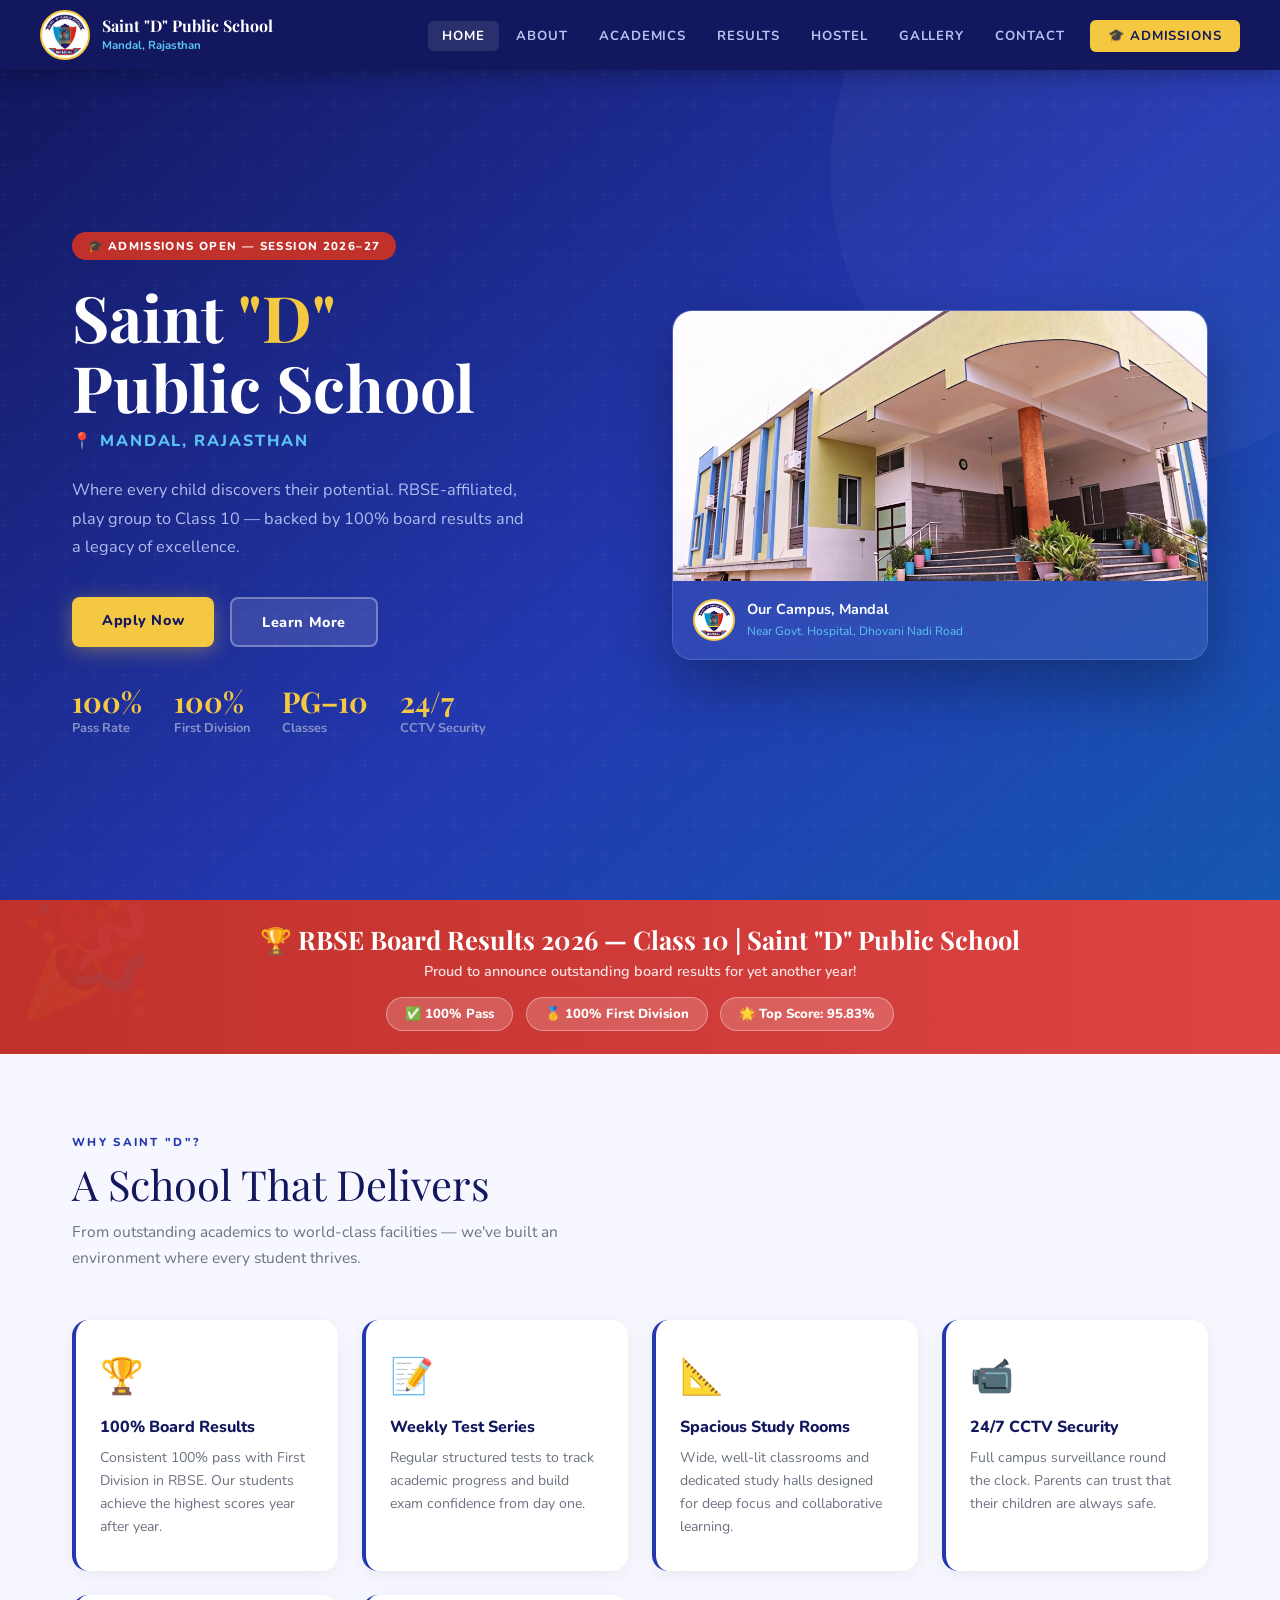
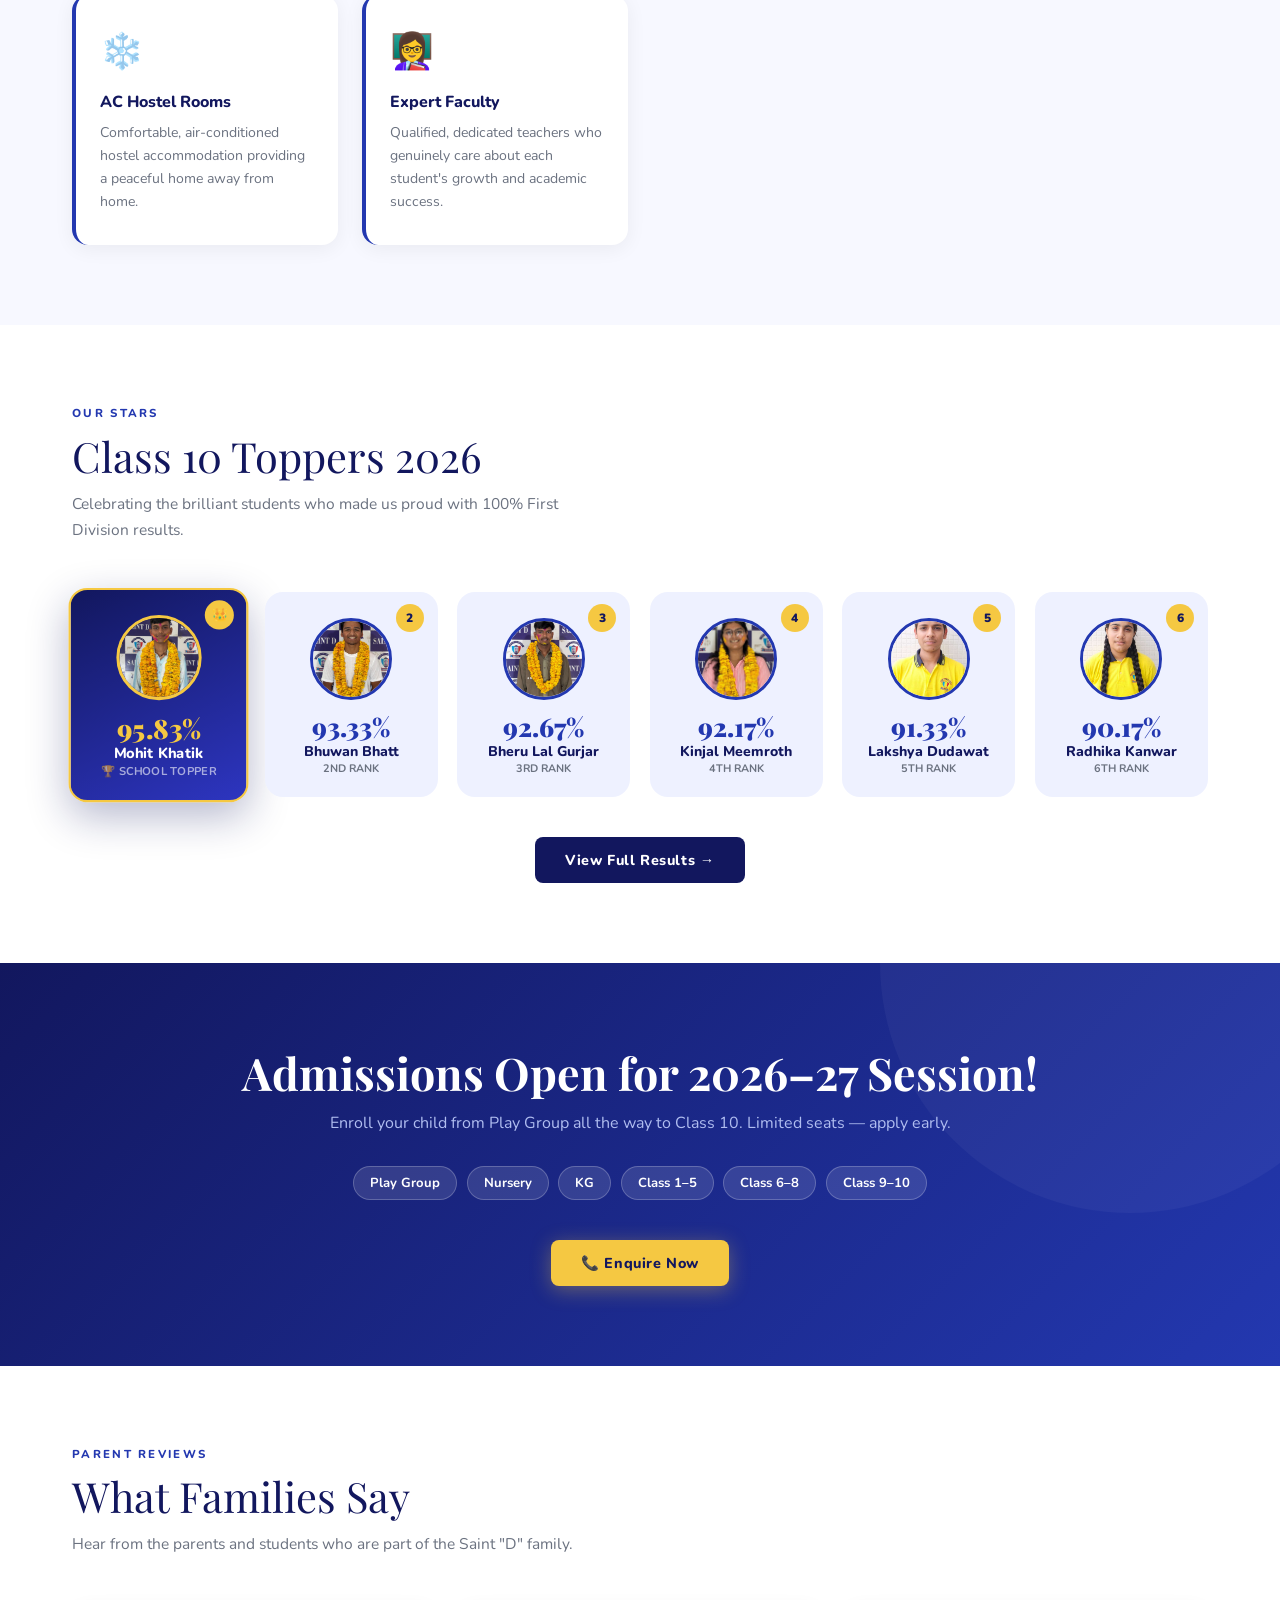
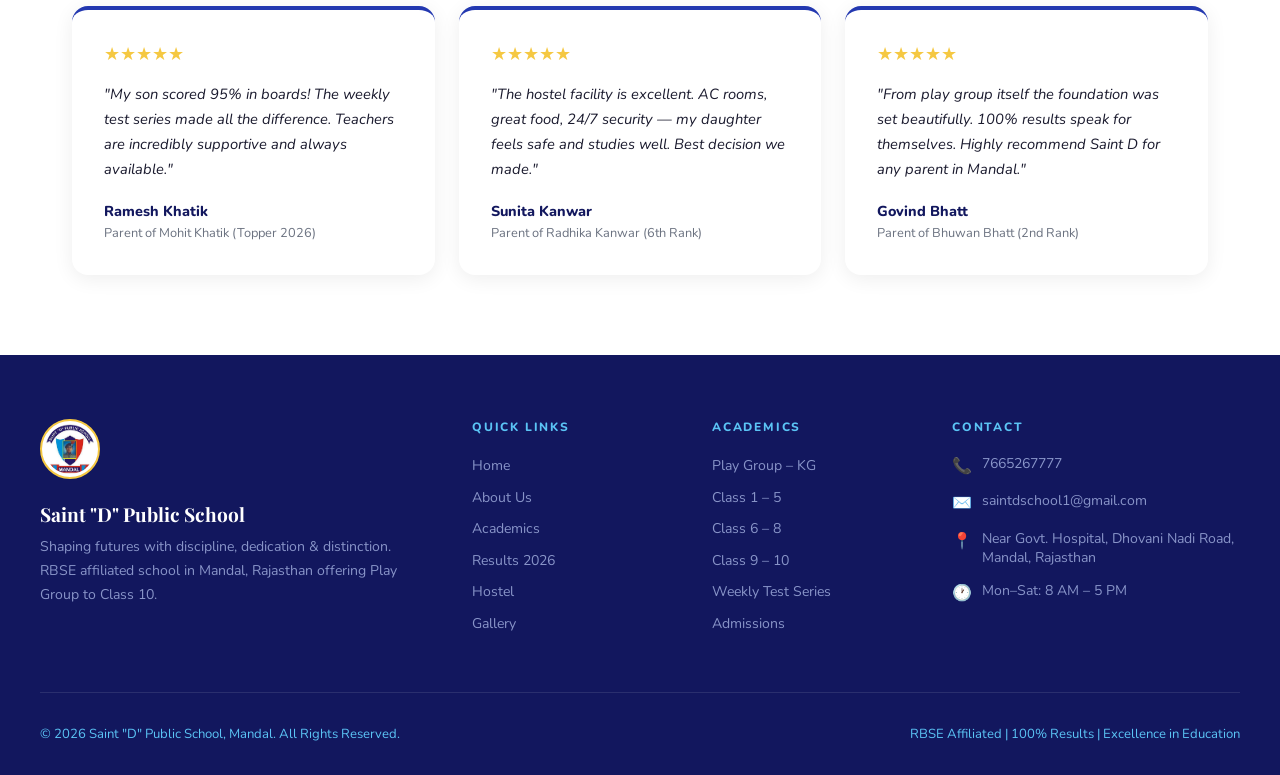
==== index.html @ ff4d73f5 "Update index.html" ====
<!DOCTYPE html>
<html lang="en">
<head>
<meta charset="UTF-8">
<meta name="viewport" content="width=device-width, initial-scale=1.0">
<title>Saint "D" Public School — Mandal</title>
<link rel="stylesheet" href="style.css">
<style>
/* ── HOME PAGE SPECIFIC ── */

/* HERO */
.hero {
  background: linear-gradient(140deg, var(--navy) 0%, var(--royal) 55%, #1557b0 100%);
  min-height: calc(100vh - 70px);
  display: flex;
  align-items: center;
  position: relative;
  overflow: hidden;
}
.hero::before {
  content: '';
  position: absolute; inset: 0;
  background: url("data:image/svg+xml,%3Csvg width='60' height='60' viewBox='0 0 60 60' xmlns='http://www.w3.org/2000/svg'%3E%3Cg fill='%23ffffff' fill-opacity='0.025'%3E%3Cpath d='M36 34v-4h-2v4h-4v2h4v4h2v-4h4v-2h-4zm0-30V0h-2v4h-4v2h4v4h2V6h4V4h-4zM6 34v-4H4v4H0v2h4v4h2v-4h4v-2H6zM6 4V0H4v4H0v2h4v4h2V6h4V4H6z'/%3E%3C/g%3E%3C/svg%3E");
}
.hero::after {
  content: '';
  position: absolute;
  width: 600px; height: 600px;
  border-radius: 50%;
  background: rgba(255,255,255,0.03);
  top: -200px; right: -150px;
}
.hero-inner {
  position: relative; z-index: 2;
  max-width: 1200px;
  margin: 0 auto;
  padding: 4rem 2rem;
  display: grid;
  grid-template-columns: 1fr 1fr;
  gap: 4rem;
  align-items: center;
  width: 100%;
}
.hero-badge {
  display: inline-block;
  background: var(--red);
  color: white;
  font-size: 0.72rem;
  font-weight: 800;
  letter-spacing: 0.12em;
  text-transform: uppercase;
  padding: 6px 16px;
  border-radius: 20px;
  margin-bottom: 1.4rem;
  animation: pulse 2.5s infinite;
}
.hero h1 {
  font-family: 'Playfair Display', serif;
  font-size: clamp(2.4rem, 5.5vw, 4rem);
  color: var(--white);
  line-height: 1.08;
  margin-bottom: 0.6rem;
}
.hero h1 em { color: var(--gold); font-style: normal; }
.hero-location {
  color: var(--sky);
  font-size: 1rem;
  font-weight: 800;
  letter-spacing: 0.12em;
  text-transform: uppercase;
  margin-bottom: 1.5rem;
}
.hero p {
  color: #b0bdf0;
  font-size: 1.02rem;
  line-height: 1.75;
  max-width: 460px;
  margin-bottom: 2.2rem;
}
.hero-btns { display: flex; gap: 1rem; flex-wrap: wrap; }
.hero-stats {
  display: flex;
  gap: 2rem;
  margin-top: 2.5rem;
  flex-wrap: wrap;
}
.hero-stat strong {
  display: block;
  font-family: 'Playfair Display', serif;
  font-size: 1.8rem;
  color: var(--gold);
  line-height: 1;
}
.hero-stat span { color: #8894c8; font-size: 0.8rem; font-weight: 700; }

/* Building card */
.building-card {
  background: rgba(255,255,255,0.07);
  border: 1px solid rgba(255,255,255,0.14);
  border-radius: 20px;
  overflow: hidden;
  backdrop-filter: blur(10px);
  box-shadow: 0 24px 60px rgba(0,0,0,0.3);
  animation: fadeUp 0.8s 0.2s ease both;
}
.building-card img {
  width: 100%;
  height: 270px;
  object-fit: cover;
  display: block;
}
.building-card-foot {
  padding: 18px 20px;
  display: flex;
  align-items: center;
  gap: 12px;
}
.building-card-foot img {
  width: 42px; height: 42px;
  border-radius: 50%;
  object-fit: contain;
  background: white;
  border: 2px solid var(--gold);
  padding: 2px;
}
.building-card-foot div strong { color: white; display: block; font-size: 0.9rem; }
.building-card-foot div span { color: var(--sky); font-size: 0.75rem; }

/* RESULT STRIP */
.result-strip {
  background: linear-gradient(90deg, var(--red), #d44);
  padding: 1.4rem 2rem;
  text-align: center;
  position: relative;
  overflow: hidden;
}
.result-strip::before {
  content: '🎉';
  position: absolute;
  font-size: 7rem;
  opacity: 0.06;
  top: -1rem; left: 1rem;
}
.result-strip h2 {
  font-family: 'Playfair Display', serif;
  color: white;
  font-size: clamp(1.1rem, 2.5vw, 1.6rem);
  margin-bottom: 0.3rem;
}
.result-strip p { color: rgba(255,255,255,0.85); font-size: 0.9rem; font-weight: 600; }
.result-strip-badges {
  display: flex;
  justify-content: center;
  gap: 0.8rem;
  margin-top: 1rem;
  flex-wrap: wrap;
}
.rs-badge {
  background: rgba(255,255,255,0.18);
  border: 1px solid rgba(255,255,255,0.35);
  color: white;
  padding: 7px 18px;
  border-radius: 30px;
  font-size: 0.82rem;
  font-weight: 800;
}

/* WHY CHOOSE US */
.why-grid {
  display: grid;
  grid-template-columns: repeat(auto-fill, minmax(230px, 1fr));
  gap: 1.5rem;
}
.why-card {
  background: white;
  border-radius: 16px;
  padding: 2rem 1.5rem;
  border-left: 4px solid var(--royal);
  box-shadow: 0 4px 20px rgba(0,0,0,0.06);
  transition: transform 0.25s, box-shadow 0.25s;
}
.why-card:hover { transform: translateY(-5px); box-shadow: 0 14px 35px rgba(45,53,192,0.13); }
.why-icon { font-size: 2.2rem; margin-bottom: 1rem; }
.why-card h3 { font-weight: 800; color: var(--navy); margin-bottom: 0.5rem; font-size: 1rem; }
.why-card p { color: var(--gray); font-size: 0.88rem; line-height: 1.65; }

/* TOPPERS PREVIEW */
.toppers-row {
  display: grid;
  grid-template-columns: repeat(auto-fill, minmax(170px, 1fr));
  gap: 1.2rem;
}
.tc {
  background: var(--light);
  border-radius: 18px;
  padding: 1.5rem 1rem 1.2rem;
  text-align: center;
  border: 2px solid transparent;
  transition: all 0.25s;
  position: relative;
}
.tc.gold {
  background: linear-gradient(155deg, var(--navy), #2d35c0);
  border-color: var(--gold);
  transform: scale(1.04);
  box-shadow: 0 14px 40px rgba(18,23,94,0.3);
}
.tc:not(.gold):hover { border-color: var(--royal); transform: translateY(-5px); box-shadow: 0 12px 28px rgba(45,53,192,0.13); }
.tc-rank {
  position: absolute; top: 10px; right: 12px;
  width: 28px; height: 28px;
  background: var(--gold); color: var(--navy);
  border-radius: 50%; font-weight: 900; font-size: 0.75rem;
  display: flex; align-items: center; justify-content: center;
}
.tc-photo-wrap {
  width: 82px; height: 82px;
  margin: 0 auto 0.9rem;
}
.tc-photo {
  width: 82px; height: 82px;
  border-radius: 50%;
  object-fit: cover;
  border: 3px solid var(--royal);
  background: #dde3ff;
  display: block;
}
.tc.gold .tc-photo { border-color: var(--gold); }
.tc-pct {
  font-size: 1.6rem; font-weight: 900;
  font-family: 'Playfair Display', serif;
  color: var(--royal); line-height: 1;
  margin-bottom: 0.15rem;
}
.tc.gold .tc-pct { color: var(--gold); }
.tc-name { font-weight: 800; font-size: 0.88rem; color: var(--navy); }
.tc.gold .tc-name { color: white; }
.tc-lbl { font-size: 0.68rem; color: var(--gray); font-weight: 700; text-transform: uppercase; }
.tc.gold .tc-lbl { color: rgba(255,255,255,0.6); }

/* ADMISSION CTA */
.cta-band {
  background: linear-gradient(135deg, var(--navy), var(--royal));
  padding: 5rem 2rem;
  text-align: center;
  position: relative;
  overflow: hidden;
}
.cta-band::before {
  content: '';
  position: absolute;
  width: 500px; height: 500px;
  border-radius: 50%;
  background: rgba(255,255,255,0.04);
  top: -250px; right: -100px;
}
.cta-band h2 {
  font-family: 'Playfair Display', serif;
  color: white;
  font-size: clamp(1.8rem,4vw,2.8rem);
  margin-bottom: 0.6rem;
  position: relative;
}
.cta-band p { color: #b0bdf0; font-size: 1rem; margin-bottom: 2rem; position: relative; }
.classes-pills {
  display: flex; justify-content: center; gap: 0.6rem; flex-wrap: wrap; margin-bottom: 2.5rem; position: relative;
}
.pill {
  background: rgba(255,255,255,0.12);
  border: 1px solid rgba(255,255,255,0.22);
  color: white; padding: 7px 16px;
  border-radius: 30px; font-size: 0.82rem; font-weight: 700;
}

/* TESTIMONIALS */
.testi-grid {
  display: grid;
  grid-template-columns: repeat(auto-fill, minmax(280px,1fr));
  gap: 1.5rem;
}
.testi-card {
  background: white;
  border-radius: 16px;
  padding: 2rem;
  box-shadow: 0 4px 20px rgba(0,0,0,0.07);
  border-top: 4px solid var(--royal);
  transition: transform 0.2s;
}
.testi-card:hover { transform: translateY(-4px); }
.testi-stars { color: var(--gold); font-size: 1.1rem; margin-bottom: 1rem; }
.testi-text { color: var(--text); font-size: 0.92rem; line-height: 1.7; margin-bottom: 1.2rem; font-style: italic; }
.testi-author strong { display: block; font-weight: 800; color: var(--navy); font-size: 0.9rem; }
.testi-author span { color: var(--gray); font-size: 0.8rem; }

@media (max-width: 768px) {
  .hero-inner { grid-template-columns: 1fr; gap: 2rem; }
  .building-card { max-width: 400px; margin: 0 auto; }
  .hero-stats { gap: 1.2rem; }
}
</style>
</head>
<body>

<div id="navbar"></div>

<!-- HERO -->
<section class="hero">
  <div class="hero-inner">
    <div class="anim-up">
      <div class="hero-badge">🎓 Admissions Open — Session 2026–27</div>
      <h1>Saint <em>"D"</em><br>Public School</h1>
      <div class="hero-location">📍 Mandal, Rajasthan</div>
      <p>Where every child discovers their potential. RBSE-affiliated, play group to Class 10 — backed by 100% board results and a legacy of excellence.</p>
      <div class="hero-btns">
        <a href="contact.html" class="btn btn-gold">Apply Now</a>
        <a href="about.html" class="btn btn-white" style="background:rgba(255,255,255,0.12);color:white;border:2px solid rgba(255,255,255,0.3);">Learn More</a>
      </div>
      <div class="hero-stats">
        <div class="hero-stat"><strong>100%</strong><span>Pass Rate</span></div>
        <div class="hero-stat"><strong>100%</strong><span>First Division</span></div>
        <div class="hero-stat"><strong>PG–10</strong><span>Classes</span></div>
        <div class="hero-stat"><strong>24/7</strong><span>CCTV Security</span></div>
      </div>
    </div>
    <div>
      <div class="building-card">
        <img src="assets/building.jpg" alt="School Campus" onerror="this.style.background='linear-gradient(135deg,#12175e,#2338b0)';this.style.height='270px';this.removeAttribute('src')">
        <div class="building-card-foot">
          <img src="assets/logo.jpg" alt="Logo" onerror="this.style.display='none'">
          <div>
            <strong>Our Campus, Mandal</strong>
            <span>Near Govt. Hospital, Dhovani Nadi Road</span>
          </div>
        </div>
      </div>
    </div>
  </div>
</section>

<!-- RESULT STRIP -->
<div class="result-strip">
  <h2>🏆 RBSE Board Results 2026 — Class 10 | Saint "D" Public School</h2>
  <p>Proud to announce outstanding board results for yet another year!</p>
  <div class="result-strip-badges">
    <div class="rs-badge">✅ 100% Pass</div>
    <div class="rs-badge">🥇 100% First Division</div>
    <div class="rs-badge">🌟 Top Score: 95.83%</div>
  </div>
</div>

<!-- WHY CHOOSE US -->
<div class="bg-light">
  <div class="section">
    <div class="section-label">Why Saint "D"?</div>
    <div class="section-title">A School That Delivers</div>
    <div class="section-subtitle">From outstanding academics to world-class facilities — we've built an environment where every student thrives.</div>
    <div class="why-grid">
      <div class="why-card"><div class="why-icon">🏆</div><h3>100% Board Results</h3><p>Consistent 100% pass with First Division in RBSE. Our students achieve the highest scores year after year.</p></div>
      <div class="why-card"><div class="why-icon">📝</div><h3>Weekly Test Series</h3><p>Regular structured tests to track academic progress and build exam confidence from day one.</p></div>
      <div class="why-card"><div class="why-icon">📐</div><h3>Spacious Study Rooms</h3><p>Wide, well-lit classrooms and dedicated study halls designed for deep focus and collaborative learning.</p></div>
      <div class="why-card"><div class="why-icon">📹</div><h3>24/7 CCTV Security</h3><p>Full campus surveillance round the clock. Parents can trust that their children are always safe.</p></div>
      <div class="why-card"><div class="why-icon">❄️</div><h3>AC Hostel Rooms</h3><p>Comfortable, air-conditioned hostel accommodation providing a peaceful home away from home.</p></div>
      <div class="why-card"><div class="why-icon">👩‍🏫</div><h3>Expert Faculty</h3><p>Qualified, dedicated teachers who genuinely care about each student's growth and academic success.</p></div>
    </div>
  </div>
</div>

<!-- TOPPERS -->
<div class="section">
  <div class="section-label">Our Stars</div>
  <div class="section-title">Class 10 Toppers 2026</div>
  <div class="section-subtitle">Celebrating the brilliant students who made us proud with 100% First Division results.</div>
  <div class="toppers-row">
    <div class="tc gold">
      <div class="tc-rank">👑</div>
      <div class="tc-photo-wrap"><img class="tc-photo" alt="Mohit Khatik" src="assets/topper1.jpg"></div>
      <div class="tc-pct">95.83%</div><div class="tc-name">Mohit Khatik</div><div class="tc-lbl">🏆 School Topper</div>
    </div>
    <div class="tc">
      <div class="tc-rank">2</div>
      <div class="tc-photo-wrap"><img class="tc-photo" alt="Bhuwan Bhatt" src="assets/topper2.jpg"></div>
      <div class="tc-pct">93.33%</div><div class="tc-name">Bhuwan Bhatt</div><div class="tc-lbl">2nd Rank</div>
    </div>
    <div class="tc">
      <div class="tc-rank">3</div>
      <div class="tc-photo-wrap"><img class="tc-photo" alt="Bheru Lal Gurjar" src="assets/topper3.jpg"></div>
      <div class="tc-pct">92.67%</div><div class="tc-name">Bheru Lal Gurjar</div><div class="tc-lbl">3rd Rank</div>
    </div>
    <div class="tc">
      <div class="tc-rank">4</div>
      <div class="tc-photo-wrap"><img class="tc-photo" alt="Kinjal Meemroth" src="assets/topper4.jpg"></div>
      <div class="tc-pct">92.17%</div><div class="tc-name">Kinjal Meemroth</div><div class="tc-lbl">4th Rank</div>
    </div>
    <div class="tc">
      <div class="tc-rank">5</div>
      <div class="tc-photo-wrap"><img class="tc-photo" alt="Lakshya Dudawat" src="assets/topper5.jpg"></div>
      <div class="tc-pct">91.33%</div><div class="tc-name">Lakshya Dudawat</div><div class="tc-lbl">5th Rank</div>
    </div>
    <div class="tc">
      <div class="tc-rank">6</div>
      <div class="tc-photo-wrap"><img class="tc-photo" alt="Radhika Kanwar" src="assets/topper6.jpg"></div>
      <div class="tc-pct">90.17%</div><div class="tc-name">Radhika Kanwar</div><div class="tc-lbl">6th Rank</div>
    </div>
  </div>
  <div style="text-align:center;margin-top:2.5rem;">
    <a href="results.html" class="btn btn-navy">View Full Results →</a>
  </div>
</div>

<!-- ADMISSION CTA -->
<div class="cta-band">
  <h2>Admissions Open for 2026–27 Session!</h2>
  <p>Enroll your child from Play Group all the way to Class 10. Limited seats — apply early.</p>
  <div class="classes-pills">
    <div class="pill">Play Group</div><div class="pill">Nursery</div><div class="pill">KG</div>
    <div class="pill">Class 1–5</div><div class="pill">Class 6–8</div><div class="pill">Class 9–10</div>
  </div>
  <a href="contact.html" class="btn btn-gold">📞 Enquire Now</a>
</div>

<!-- TESTIMONIALS -->
<div class="section">
  <div class="section-label">Parent Reviews</div>
  <div class="section-title">What Families Say</div>
  <div class="section-subtitle">Hear from the parents and students who are part of the Saint "D" family.</div>
  <div class="testi-grid">
    <div class="testi-card">
      <div class="testi-stars">★★★★★</div>
      <p class="testi-text">"My son scored 95% in boards! The weekly test series made all the difference. Teachers are incredibly supportive and always available."</p>
      <div class="testi-author"><strong>Ramesh Khatik</strong><span>Parent of Mohit Khatik (Topper 2026)</span></div>
    </div>
    <div class="testi-card">
      <div class="testi-stars">★★★★★</div>
      <p class="testi-text">"The hostel facility is excellent. AC rooms, great food, 24/7 security — my daughter feels safe and studies well. Best decision we made."</p>
      <div class="testi-author"><strong>Sunita Kanwar</strong><span>Parent of Radhika Kanwar (6th Rank)</span></div>
    </div>
    <div class="testi-card">
      <div class="testi-stars">★★★★★</div>
      <p class="testi-text">"From play group itself the foundation was set beautifully. 100% results speak for themselves. Highly recommend Saint D for any parent in Mandal."</p>
      <div class="testi-author"><strong>Govind Bhatt</strong><span>Parent of Bhuwan Bhatt (2nd Rank)</span></div>
    </div>
  </div>
</div>

<div id="footer"></div>

<script src="shared.js"></script>
<script>
document.addEventListener('DOMContentLoaded', () => {});
</script>
</body>
</html>
---- style.css ----
/* ═══════════════════════════════════════════
   Saint "D" Public School — Global Stylesheet
   ═══════════════════════════════════════════ */

@import url('https://fonts.googleapis.com/css2?family=Playfair+Display:ital,wght@0,700;0,900;1,700&family=Nunito:wght@400;600;700;800;900&display=swap');

:root {
  --navy:   #12175e;
  --royal:  #2338b0;
  --mid:    #3a55d4;
  --sky:    #5bc4f5;
  --red:    #c0312b;
  --gold:   #f5c842;
  --white:  #ffffff;
  --light:  #eef1ff;
  --pale:   #f7f8ff;
  --text:   #1a1a2e;
  --gray:   #6b7280;
  --border: #dde3ff;
}

*, *::before, *::after { margin: 0; padding: 0; box-sizing: border-box; }

html { scroll-behavior: smooth; }

body {
  font-family: 'Nunito', sans-serif;
  background: var(--white);
  color: var(--text);
  overflow-x: hidden;
  min-height: 100vh;
}

/* ── SCROLLBAR ── */
::-webkit-scrollbar { width: 6px; }
::-webkit-scrollbar-track { background: var(--light); }
::-webkit-scrollbar-thumb { background: var(--royal); border-radius: 3px; }

/* ── NAVBAR ── */
nav {
  background: var(--navy);
  padding: 0 2.5rem;
  display: flex;
  align-items: center;
  justify-content: space-between;
  position: sticky;
  top: 0;
  z-index: 200;
  box-shadow: 0 2px 24px rgba(0,0,0,0.35);
  height: 70px;
}
.nav-logo {
  display: flex;
  align-items: center;
  gap: 12px;
  text-decoration: none;
}
.nav-logo img {
  height: 50px; width: 50px;
  object-fit: contain;
  border-radius: 50%;
  border: 2px solid var(--gold);
  background: white;
  padding: 2px;
}
.nav-logo-text { line-height: 1.2; }
.nav-logo-text strong {
  display: block;
  font-family: 'Playfair Display', serif;
  color: var(--white);
  font-size: 1rem;
}
.nav-logo-text small { color: var(--sky); font-size: 0.72rem; font-weight: 700; }

.nav-links {
  display: flex;
  gap: 0.2rem;
  list-style: none;
  align-items: center;
}
.nav-links a {
  color: #b8c2f0;
  text-decoration: none;
  font-weight: 700;
  font-size: 0.82rem;
  letter-spacing: 0.07em;
  text-transform: uppercase;
  padding: 6px 14px;
  border-radius: 6px;
  transition: color 0.2s, background 0.2s;
}
.nav-links a:hover,
.nav-links a.active {
  color: var(--white);
  background: rgba(255,255,255,0.1);
}
.nav-links a.nav-cta {
  background: var(--gold);
  color: var(--navy);
  padding: 7px 18px;
  margin-left: 0.5rem;
}
.nav-links a.nav-cta:hover { background: #f9d84a; }

/* hamburger */
.hamburger {
  display: none;
  flex-direction: column;
  gap: 5px;
  cursor: pointer;
  padding: 6px;
}
.hamburger span {
  display: block;
  width: 24px; height: 2px;
  background: white;
  border-radius: 2px;
  transition: all 0.3s;
}
.mobile-menu {
  display: none;
  position: fixed;
  top: 70px; left: 0; right: 0;
  background: var(--navy);
  padding: 1rem 2rem 2rem;
  z-index: 199;
  border-top: 1px solid rgba(255,255,255,0.1);
  flex-direction: column;
  gap: 0.5rem;
}
.mobile-menu a {
  color: #b8c2f0;
  text-decoration: none;
  font-weight: 700;
  font-size: 1rem;
  padding: 10px 0;
  border-bottom: 1px solid rgba(255,255,255,0.07);
  display: block;
}
.mobile-menu.open { display: flex; }

/* ── PAGE HERO (shared) ── */
.page-hero {
  background: linear-gradient(135deg, var(--navy) 0%, var(--royal) 60%, #1565c0 100%);
  padding: 5rem 2rem 4rem;
  text-align: center;
  position: relative;
  overflow: hidden;
}
.page-hero::before {
  content: '';
  position: absolute;
  inset: 0;
  background: url("data:image/svg+xml,%3Csvg width='60' height='60' viewBox='0 0 60 60' xmlns='http://www.w3.org/2000/svg'%3E%3Cg fill='%23ffffff' fill-opacity='0.025'%3E%3Cpath d='M36 34v-4h-2v4h-4v2h4v4h2v-4h4v-2h-4zm0-30V0h-2v4h-4v2h4v4h2V6h4V4h-4zM6 34v-4H4v4H0v2h4v4h2v-4h4v-2H6zM6 4V0H4v4H0v2h4v4h2V6h4V4H6z'/%3E%3C/g%3E%3C/svg%3E");
}
.page-hero-label {
  display: inline-block;
  background: rgba(255,255,255,0.12);
  border: 1px solid rgba(255,255,255,0.25);
  color: var(--sky);
  font-size: 0.72rem;
  font-weight: 800;
  letter-spacing: 0.2em;
  text-transform: uppercase;
  padding: 6px 18px;
  border-radius: 20px;
  margin-bottom: 1.2rem;
}
.page-hero h1 {
  font-family: 'Playfair Display', serif;
  color: var(--white);
  font-size: clamp(2rem, 5vw, 3.5rem);
  margin-bottom: 0.7rem;
  position: relative;
}
.page-hero p {
  color: #b0bdf0;
  font-size: 1.05rem;
  max-width: 520px;
  margin: 0 auto;
  line-height: 1.7;
  position: relative;
}

/* ── SECTION SHARED ── */
.section {
  padding: 5rem 2rem;
  max-width: 1200px;
  margin: 0 auto;
}
.section-label {
  font-size: 0.72rem;
  font-weight: 800;
  letter-spacing: 0.2em;
  text-transform: uppercase;
  color: var(--royal);
  margin-bottom: 0.4rem;
}
.section-title {
  font-family: 'Playfair Display', serif;
  font-size: clamp(1.8rem, 4vw, 2.6rem);
  color: var(--navy);
  margin-bottom: 0.5rem;
}
.section-subtitle {
  color: var(--gray);
  font-size: 0.97rem;
  line-height: 1.7;
  max-width: 520px;
  margin-bottom: 3rem;
}
.bg-light { background: var(--pale); }
.bg-navy  { background: var(--navy); }

/* ── BUTTONS ── */
.btn {
  display: inline-block;
  padding: 13px 30px;
  border-radius: 8px;
  font-weight: 800;
  font-size: 0.9rem;
  text-decoration: none;
  letter-spacing: 0.04em;
  transition: transform 0.2s, box-shadow 0.2s, background 0.2s;
  cursor: pointer;
  border: none;
}
.btn-gold {
  background: var(--gold);
  color: var(--navy);
  box-shadow: 0 4px 20px rgba(245,200,66,0.35);
}
.btn-gold:hover { transform: translateY(-2px); box-shadow: 0 8px 28px rgba(245,200,66,0.5); }
.btn-navy {
  background: var(--navy);
  color: white;
}
.btn-navy:hover { background: var(--royal); transform: translateY(-2px); }
.btn-outline {
  background: transparent;
  color: var(--navy);
  border: 2px solid var(--navy);
}
.btn-outline:hover { background: var(--navy); color: white; }
.btn-white {
  background: white;
  color: var(--navy);
}
.btn-white:hover { background: var(--light); transform: translateY(-2px); }

/* ── FOOTER ── */
footer {
  background: var(--navy);
  color: white;
  padding: 4rem 2rem 2rem;
}
.footer-grid {
  max-width: 1200px;
  margin: 0 auto;
  display: grid;
  grid-template-columns: 2fr 1fr 1fr 1.5fr;
  gap: 3rem;
  padding-bottom: 3rem;
  border-bottom: 1px solid rgba(255,255,255,0.1);
}
.footer-brand { }
.footer-brand img {
  height: 60px; width: 60px;
  border-radius: 50%;
  border: 2px solid var(--gold);
  background: white;
  padding: 3px;
  margin-bottom: 1rem;
}
.footer-brand h3 {
  font-family: 'Playfair Display', serif;
  font-size: 1.2rem;
  margin-bottom: 0.5rem;
}
.footer-brand p { color: #8894c8; font-size: 0.88rem; line-height: 1.7; }
.footer-col h4 {
  font-size: 0.75rem;
  font-weight: 800;
  letter-spacing: 0.15em;
  text-transform: uppercase;
  color: var(--sky);
  margin-bottom: 1.2rem;
}
.footer-col ul { list-style: none; }
.footer-col ul li { margin-bottom: 0.6rem; }
.footer-col ul li a {
  color: #8894c8;
  text-decoration: none;
  font-size: 0.88rem;
  transition: color 0.2s;
}
.footer-col ul li a:hover { color: white; }
.footer-contact-item {
  display: flex;
  gap: 10px;
  align-items: flex-start;
  margin-bottom: 0.9rem;
  color: #8894c8;
  font-size: 0.88rem;
}
.footer-contact-item span:first-child { font-size: 1rem; margin-top: 1px; }
.footer-contact-item a { color: #8894c8; text-decoration: none; }
.footer-contact-item a:hover { color: white; }
.footer-bottom {
  max-width: 1200px;
  margin: 2rem auto 0;
  display: flex;
  justify-content: space-between;
  align-items: center;
  font-size: 0.82rem;
  color: #5a6490;
  flex-wrap: wrap;
  gap: 0.5rem;
}
.footer-bottom span { color: var(--sky); }

/* ── ANIMATIONS ── */
@keyframes fadeUp {
  from { opacity: 0; transform: translateY(28px); }
  to   { opacity: 1; transform: translateY(0); }
}
@keyframes fadeIn {
  from { opacity: 0; }
  to   { opacity: 1; }
}
@keyframes pulse {
  0%,100% { box-shadow: 0 0 0 0 rgba(192,57,43,0.4); }
  50%      { box-shadow: 0 0 0 10px rgba(192,57,43,0); }
}
.anim-up  { animation: fadeUp 0.7s ease both; }
.anim-up2 { animation: fadeUp 0.7s 0.15s ease both; }
.anim-up3 { animation: fadeUp 0.7s 0.3s ease both; }

/* ── RESPONSIVE ── */
@media (max-width: 900px) {
  .footer-grid { grid-template-columns: 1fr 1fr; }
}
@media (max-width: 640px) {
  .nav-links { display: none; }
  .hamburger { display: flex; }
  .footer-grid { grid-template-columns: 1fr; gap: 2rem; }
  .footer-bottom { flex-direction: column; text-align: center; }
}
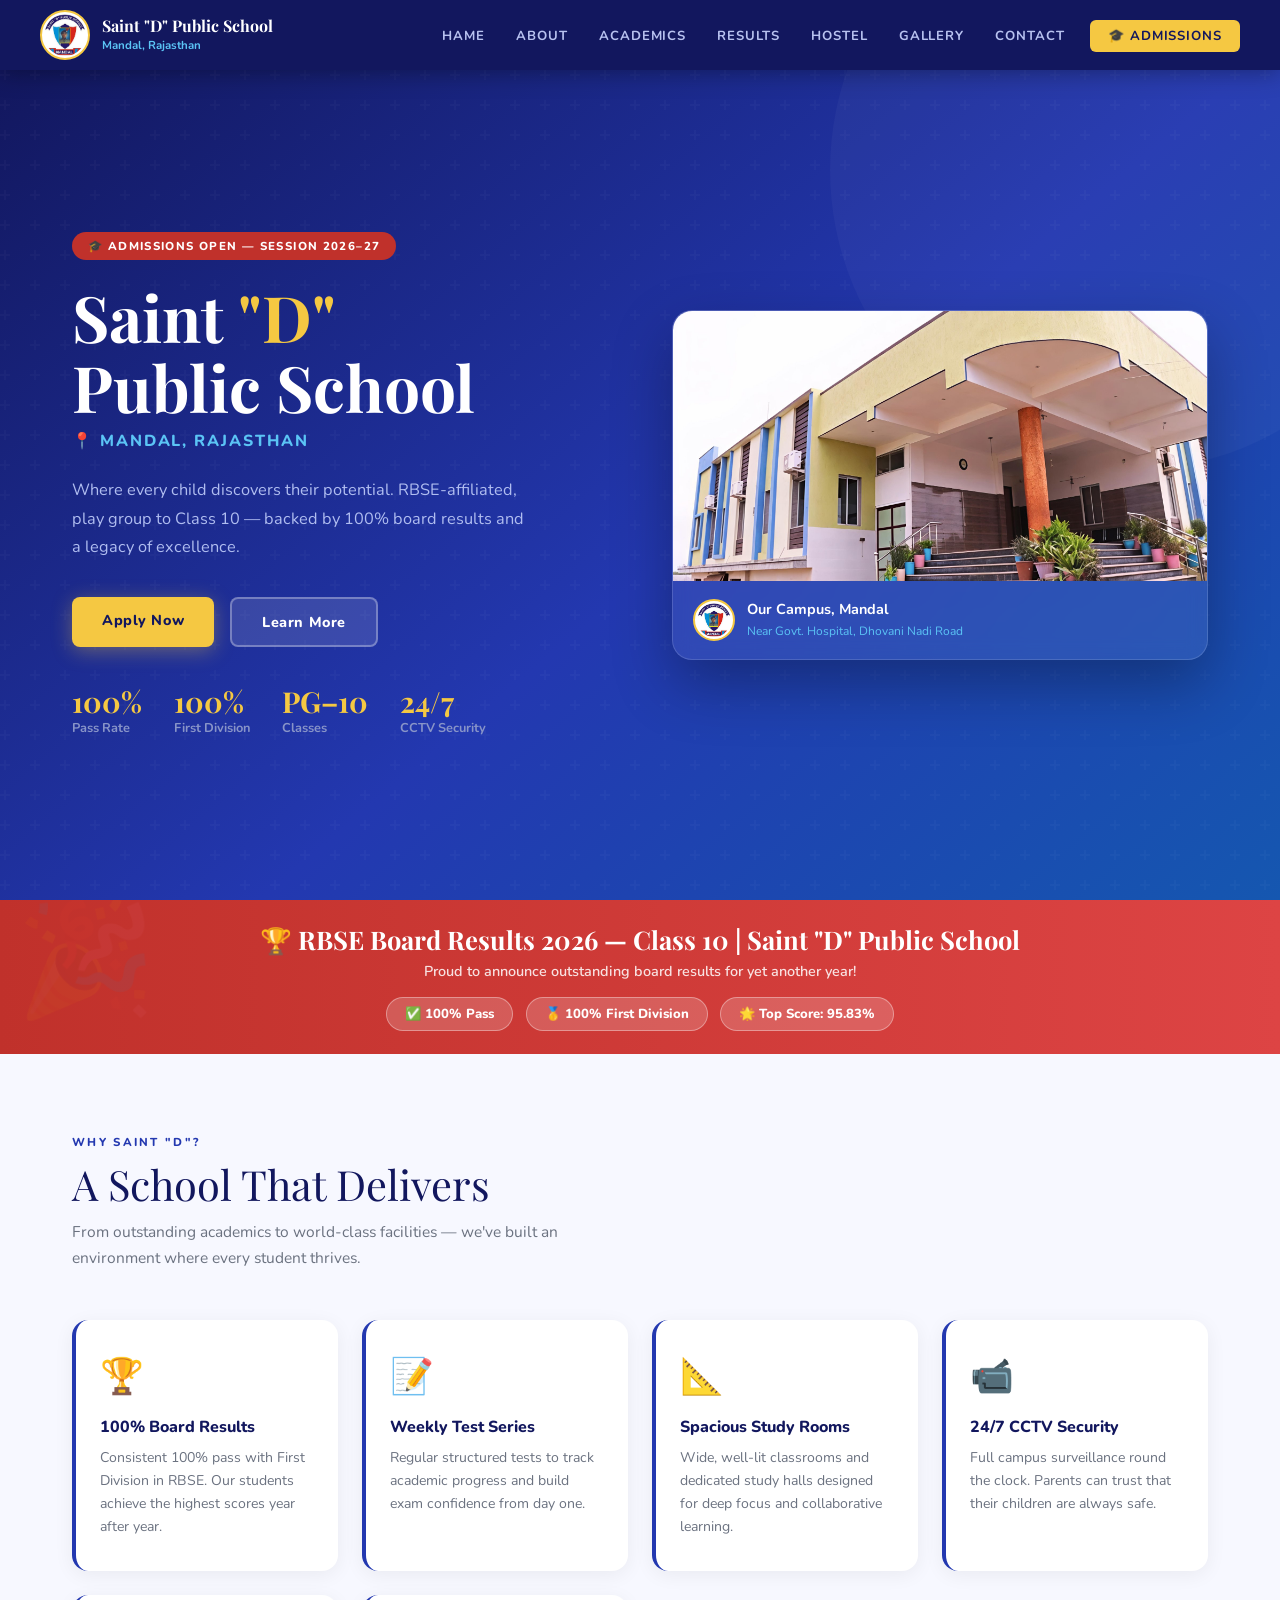
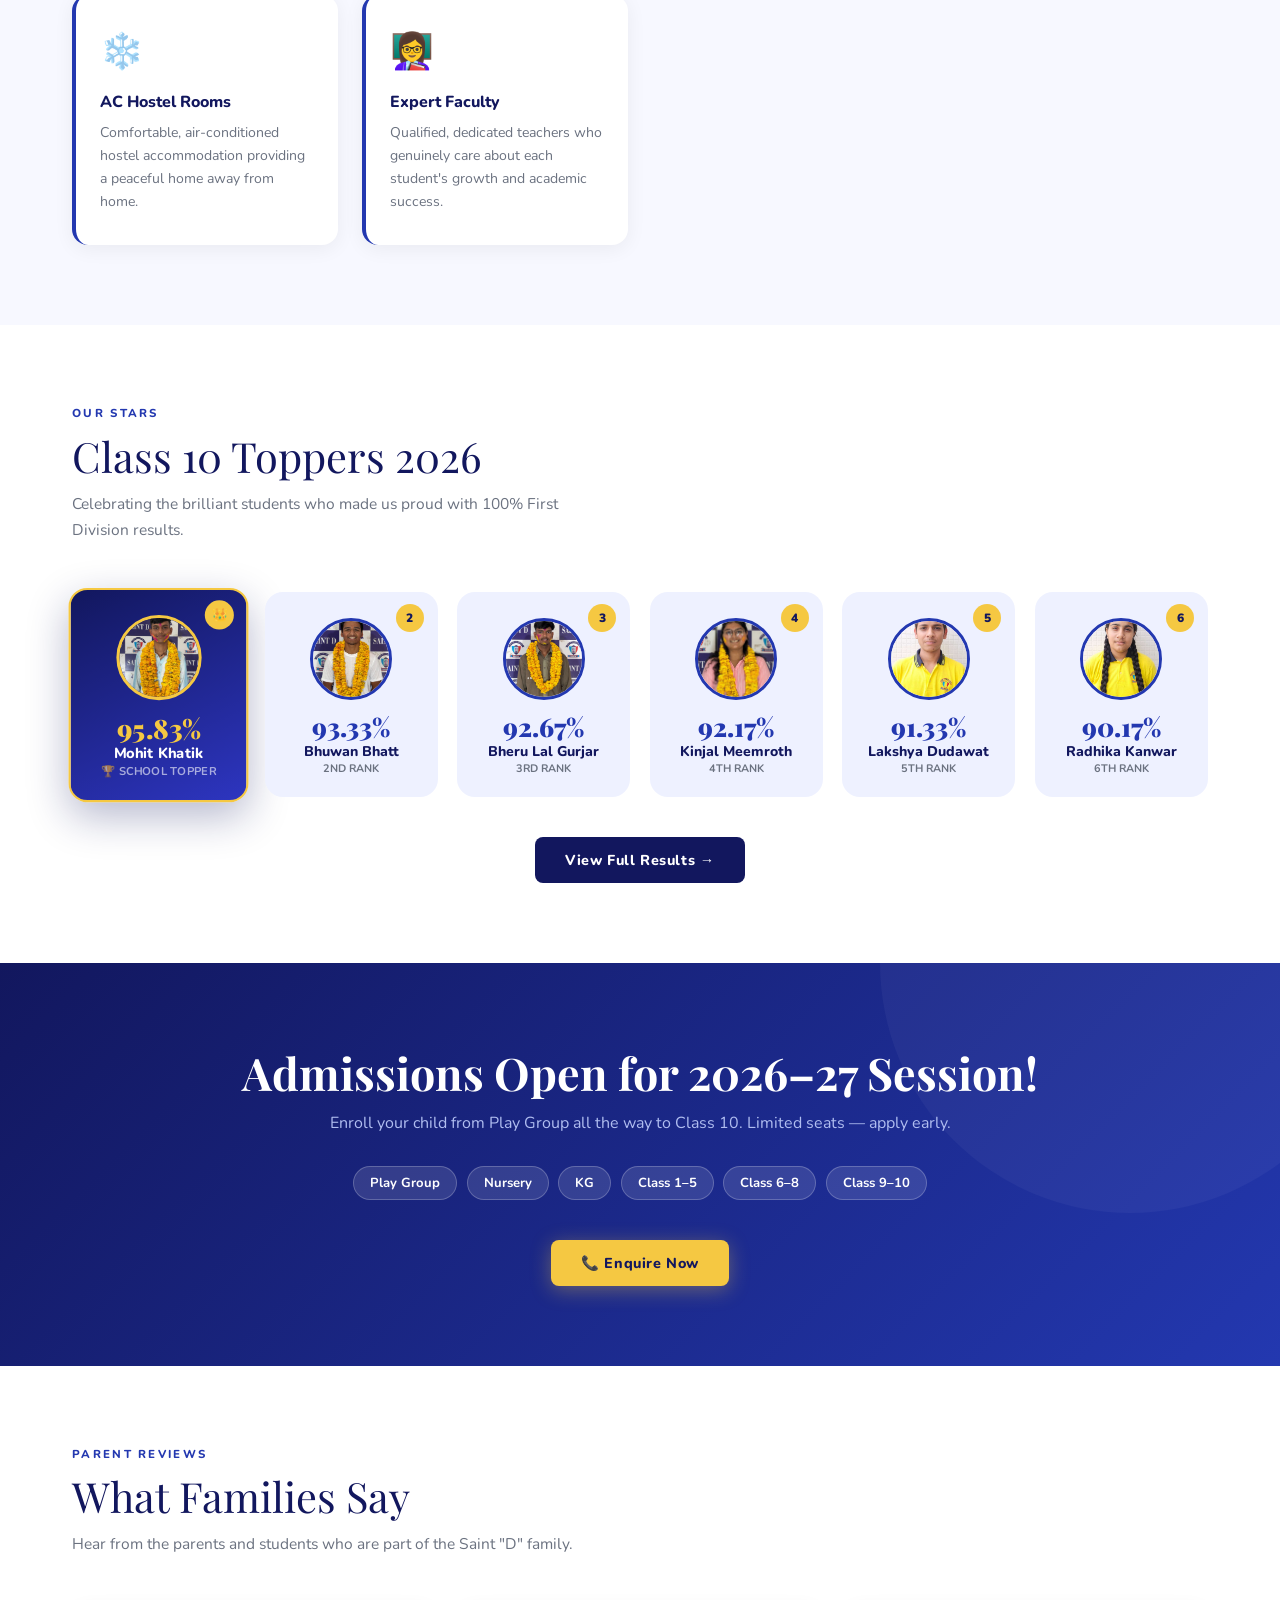
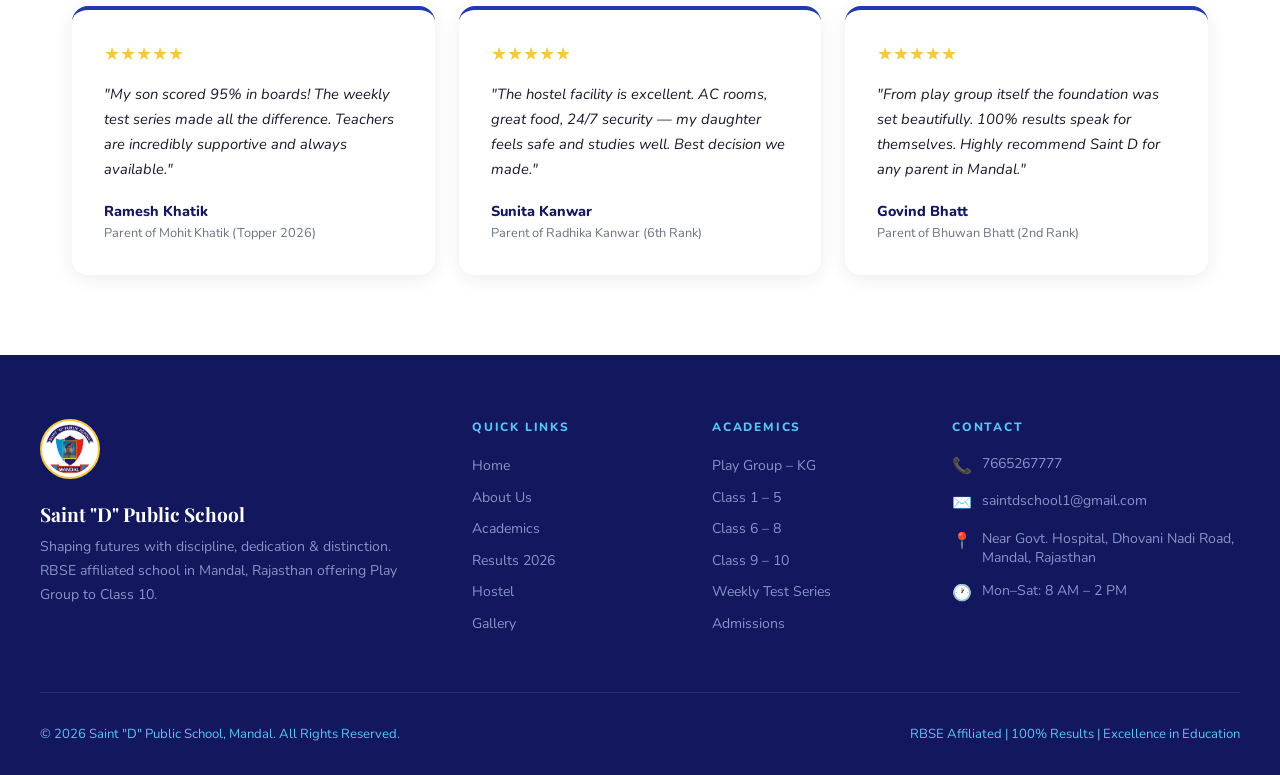
==== commit 51660c6a: "Update links to use relative paths" ====
--- a/index.html
+++ b/index.html
@@ -312,8 +312,8 @@
       <div class="hero-location">📍 Mandal, Rajasthan</div>
       <p>Where every child discovers their potential. RBSE-affiliated, play group to Class 10 — backed by 100% board results and a legacy of excellence.</p>
       <div class="hero-btns">
-        <a href="contact.html" class="btn btn-gold">Apply Now</a>
-        <a href="about.html" class="btn btn-white" style="background:rgba(255,255,255,0.12);color:white;border:2px solid rgba(255,255,255,0.3);">Learn More</a>
+        <a href="./contact" class="btn btn-gold">Apply Now</a>
+        <a href="./about" class="btn btn-white" style="background:rgba(255,255,255,0.12);color:white;border:2px solid rgba(255,255,255,0.3);">Learn More</a>
       </div>
       <div class="hero-stats">
         <div class="hero-stat"><strong>100%</strong><span>Pass Rate</span></div>
@@ -403,7 +403,7 @@
     </div>
   </div>
   <div style="text-align:center;margin-top:2.5rem;">
-    <a href="results.html" class="btn btn-navy">View Full Results →</a>
+    <a href="./results" class="btn btn-navy">View Full Results →</a>
   </div>
 </div>
 
@@ -415,7 +415,7 @@
     <div class="pill">Play Group</div><div class="pill">Nursery</div><div class="pill">KG</div>
     <div class="pill">Class 1–5</div><div class="pill">Class 6–8</div><div class="pill">Class 9–10</div>
   </div>
-  <a href="contact.html" class="btn btn-gold">📞 Enquire Now</a>
+  <a href="./contact" class="btn btn-gold">📞 Enquire Now</a>
 </div>
 
 <!-- TESTIMONIALS -->
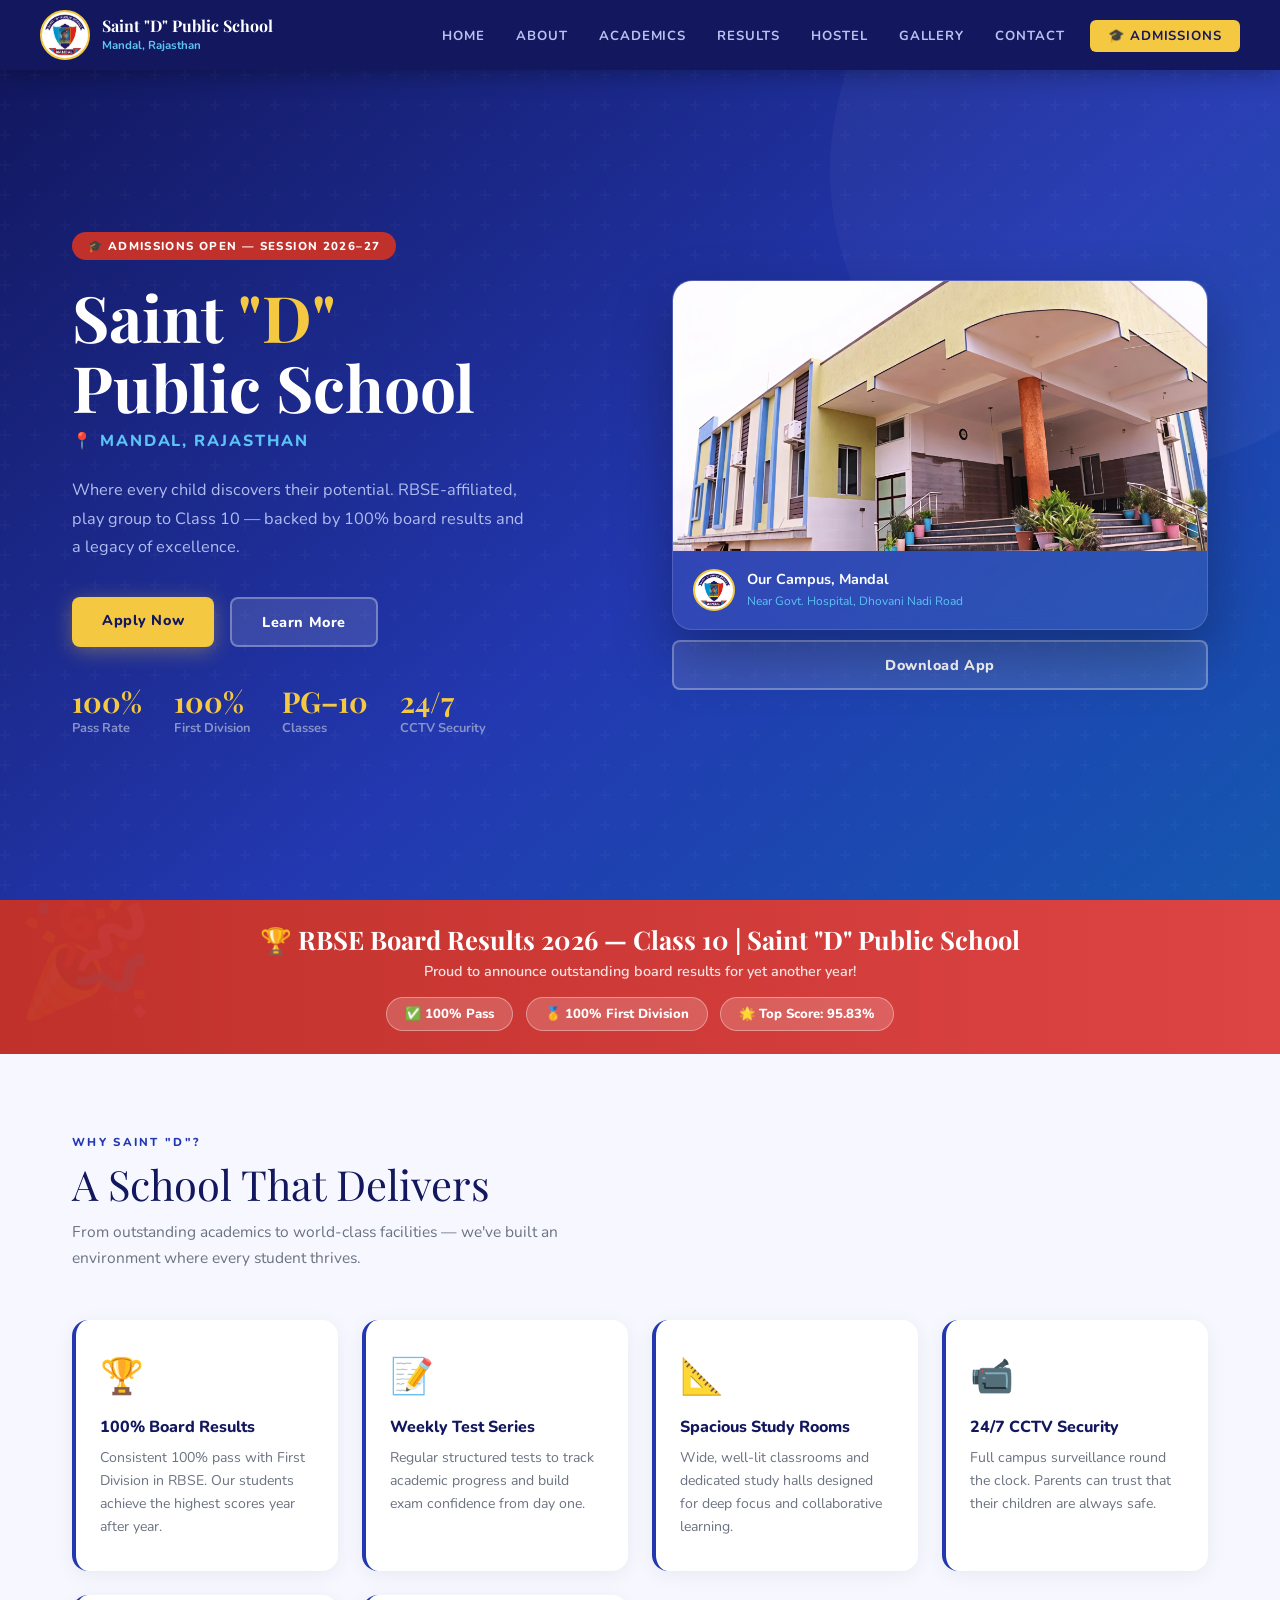
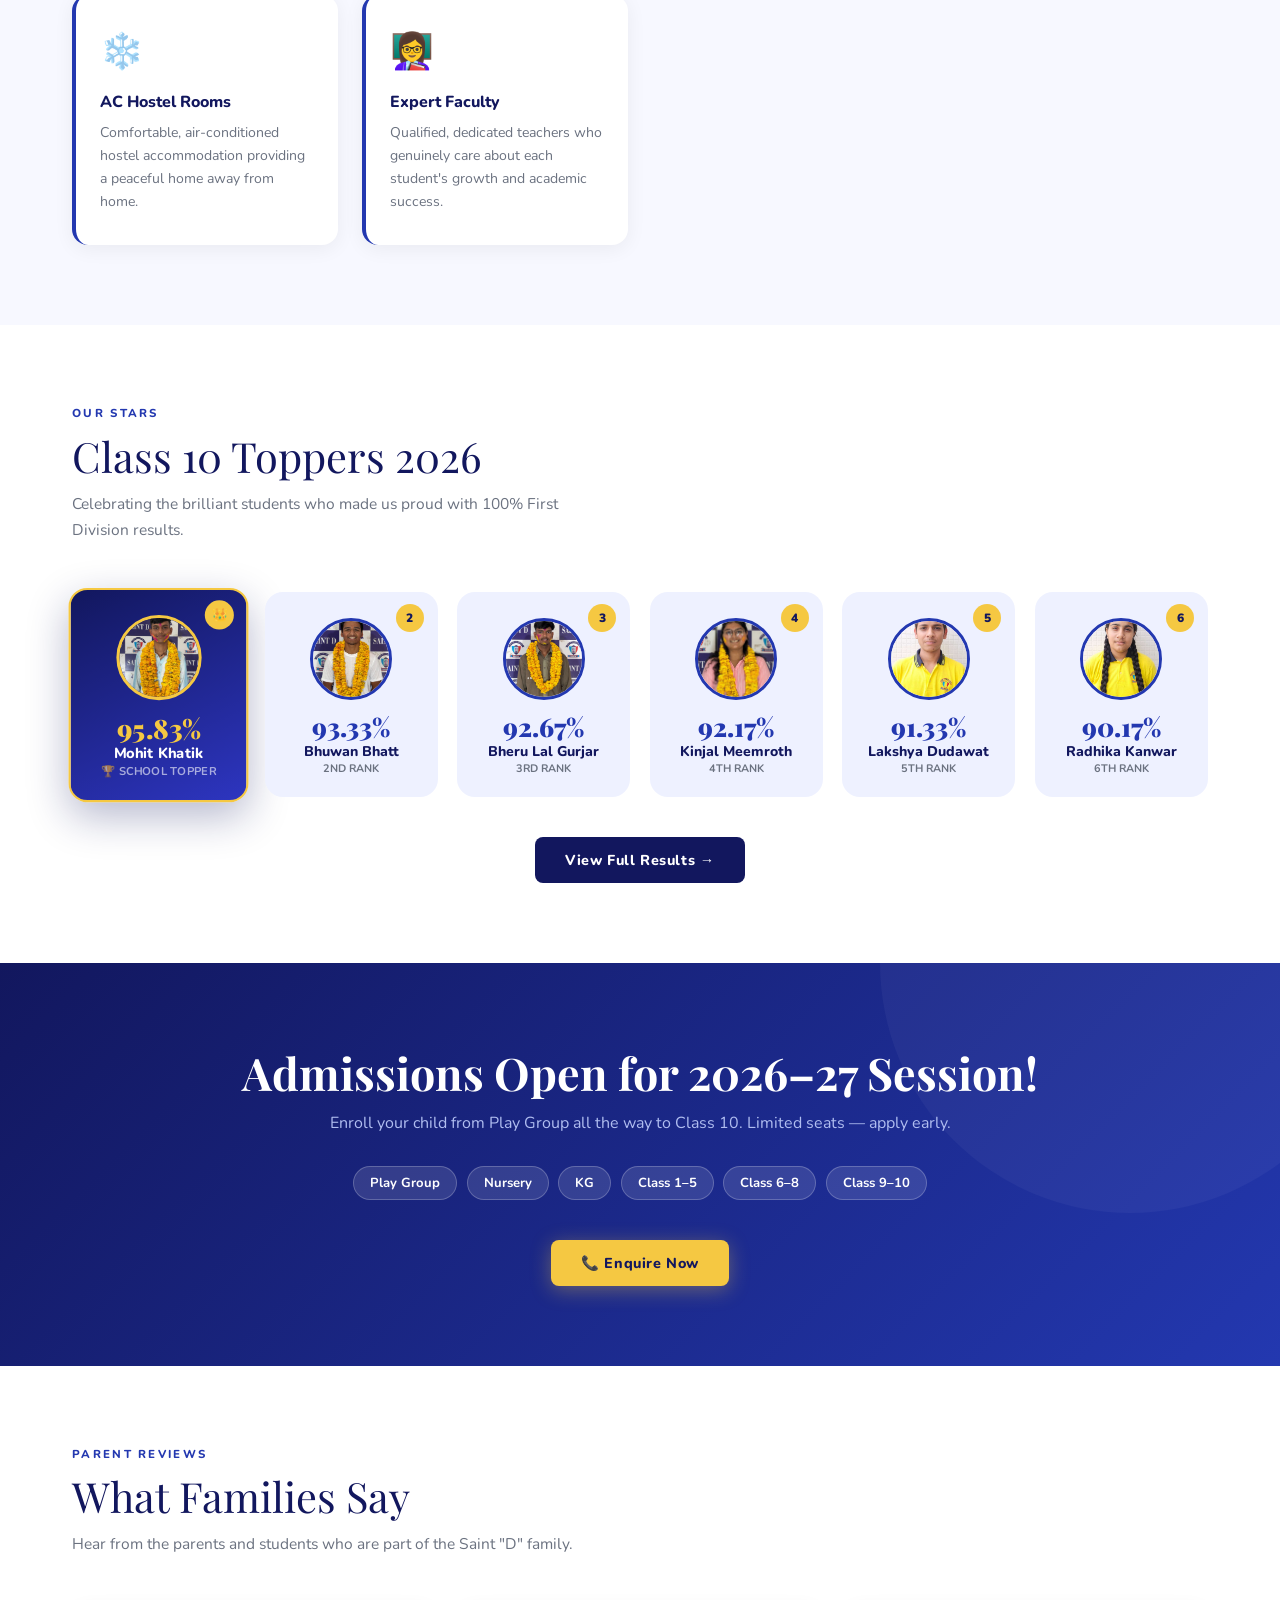
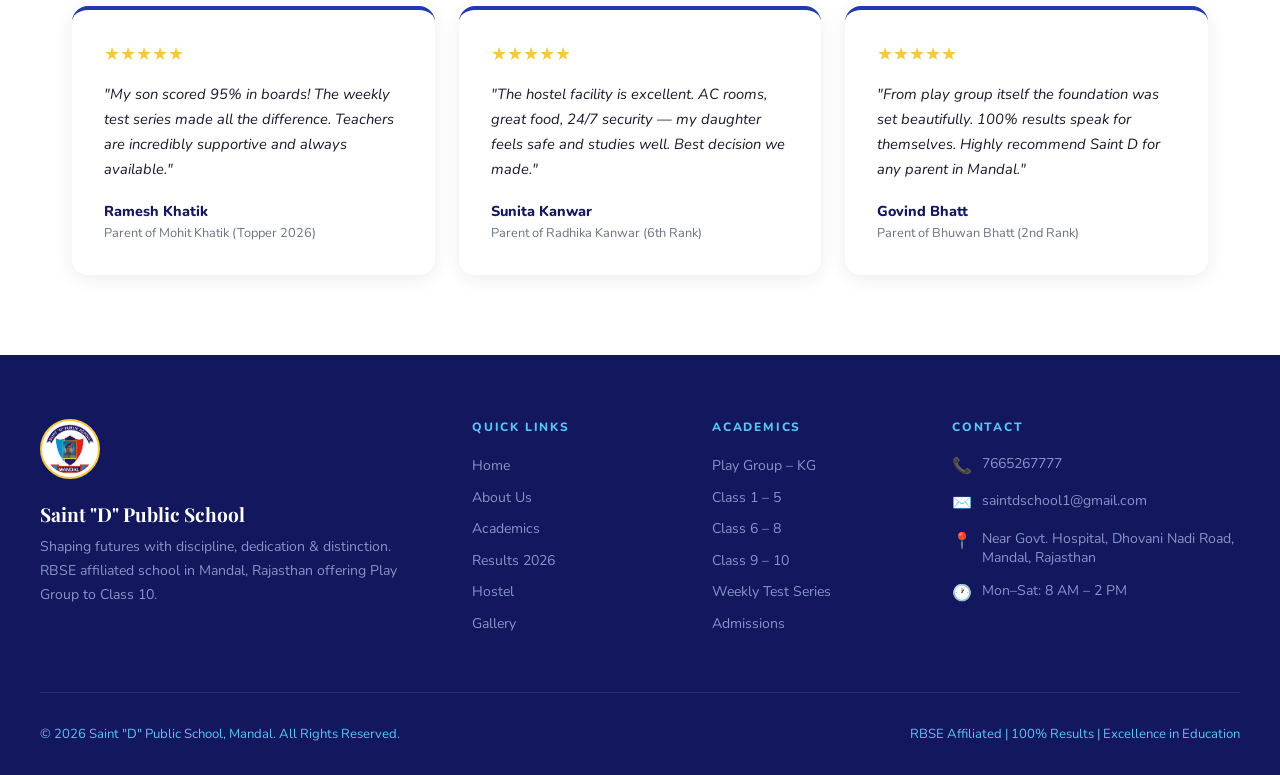
==== commit 7438baf2: "Update index.html" ====
--- a/index.html
+++ b/index.html
@@ -333,6 +333,7 @@
           </div>
         </div>
       </div>
+      <div><a href="https://play.google.com/store/apps/details?id=com.mysolution.saintd&hl=en_IN" target="_blank" class="btn btn-white" style="margin-top: 10px; background:rgba(255,255,255,0.12);color:white;border:2px solid rgba(255,255,255,0.3);display: flex;flex-direction: column;align-items: center;">Download App</a></div>
     </div>
   </div>
 </section>
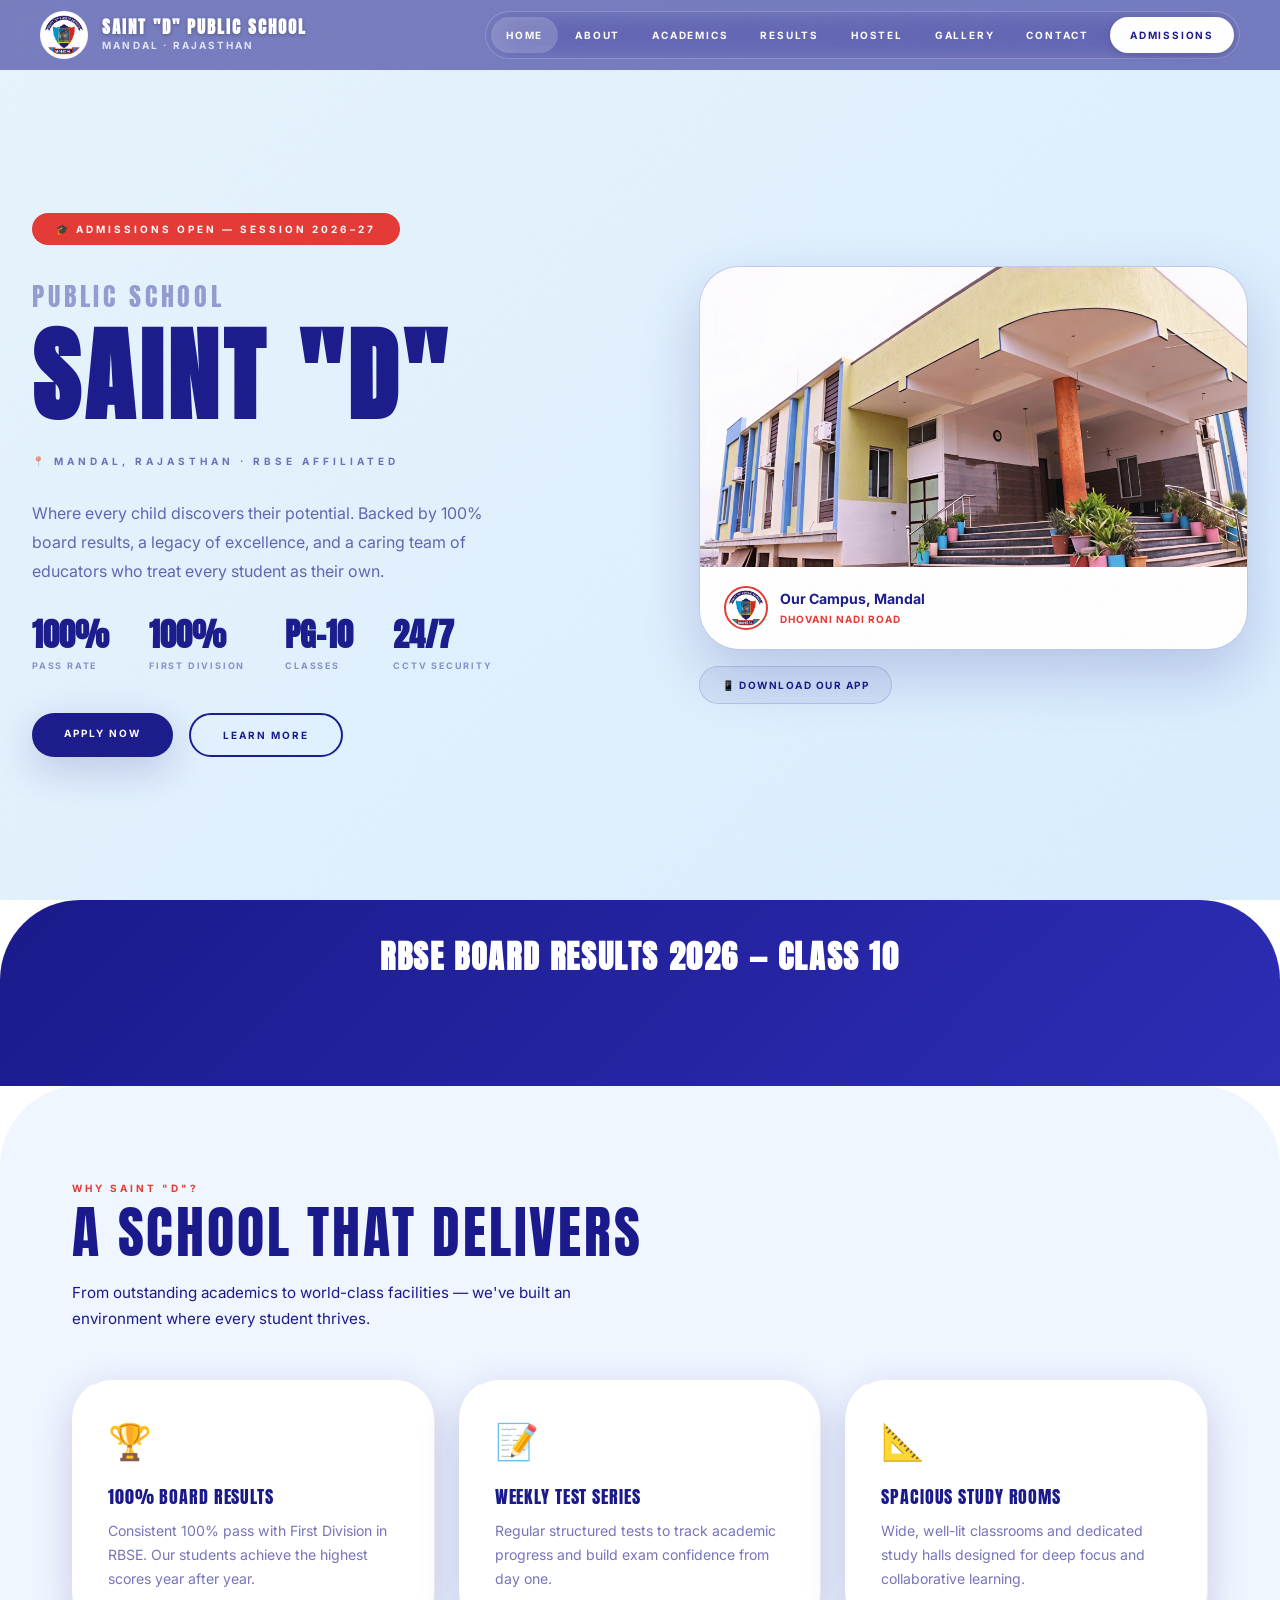
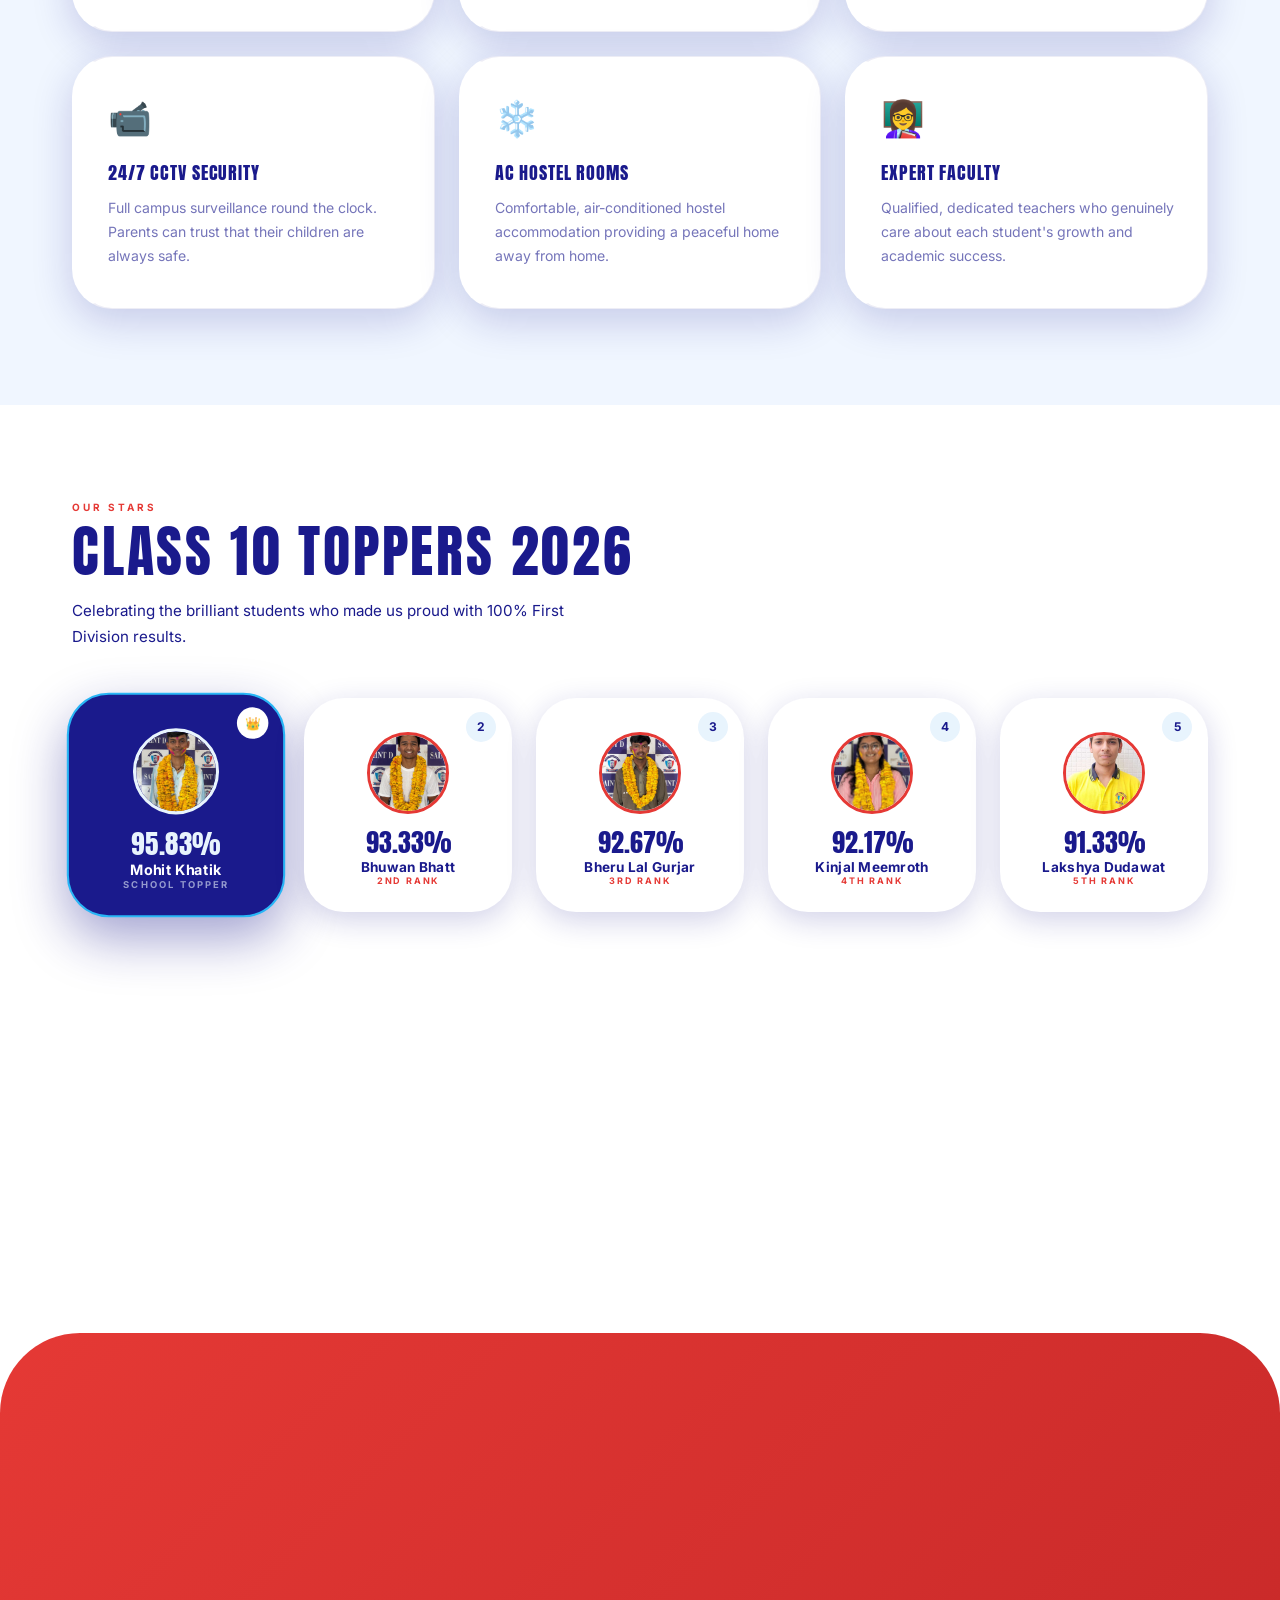
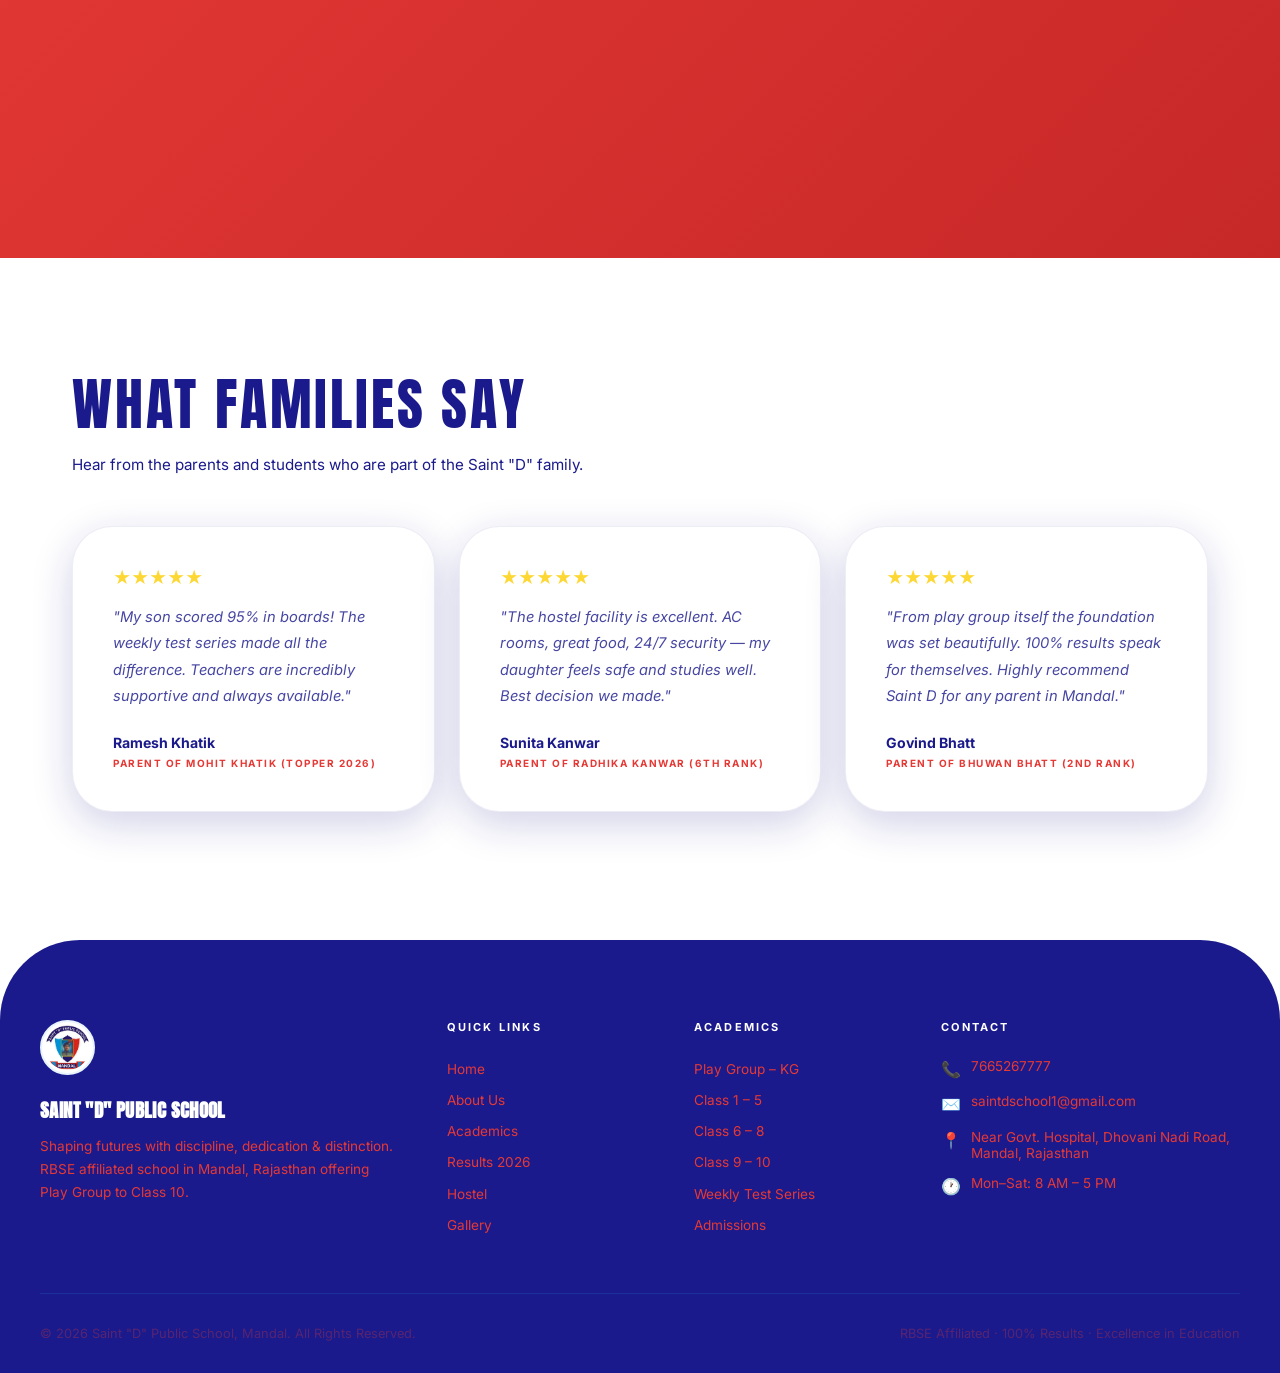
==== commit 4d01cf1f: "Add files via upload" ====
--- a/index.html
+++ b/index.html
@@ -4,298 +4,385 @@
 <meta charset="UTF-8">
 <meta name="viewport" content="width=device-width, initial-scale=1.0">
 <title>Saint "D" Public School — Mandal</title>
+<meta name="description" content="Saint D Public School, Mandal, Rajasthan — RBSE affiliated school with 100% board results. Play Group to Class 10. AC Hostel, Weekly Tests, Expert Faculty.">
 <link rel="stylesheet" href="style.css">
 <style>
 /* ── HOME PAGE SPECIFIC ── */
 
 /* HERO */
 .hero {
-  background: linear-gradient(140deg, var(--navy) 0%, var(--royal) 55%, #1557b0 100%);
-  min-height: calc(100vh - 70px);
+  background: linear-gradient(135deg, var(--sage) 0%, #daeeff 100%);
+  min-height: 100vh;
   display: flex;
   align-items: center;
   position: relative;
   overflow: hidden;
-}
-.hero::before {
-  content: '';
-  position: absolute; inset: 0;
-  background: url("data:image/svg+xml,%3Csvg width='60' height='60' viewBox='0 0 60 60' xmlns='http://www.w3.org/2000/svg'%3E%3Cg fill='%23ffffff' fill-opacity='0.025'%3E%3Cpath d='M36 34v-4h-2v4h-4v2h4v4h2v-4h4v-2h-4zm0-30V0h-2v4h-4v2h4v4h2V6h4V4h-4zM6 34v-4H4v4H0v2h4v4h2v-4h4v-2H6zM6 4V0H4v4H0v2h4v4h2V6h4V4H6z'/%3E%3C/g%3E%3C/svg%3E");
-}
-.hero::after {
-  content: '';
-  position: absolute;
-  width: 600px; height: 600px;
-  border-radius: 50%;
-  background: rgba(255,255,255,0.03);
-  top: -200px; right: -150px;
+  padding-top: 70px;
 }
 .hero-inner {
   position: relative; z-index: 2;
-  max-width: 1200px;
+  max-width: 1300px;
   margin: 0 auto;
   padding: 4rem 2rem;
+  width: 100%;
   display: grid;
-  grid-template-columns: 1fr 1fr;
+  grid-template-columns: 1.1fr 1fr;
   gap: 4rem;
   align-items: center;
-  width: 100%;
 }
 .hero-badge {
   display: inline-block;
-  background: var(--red);
-  color: white;
-  font-size: 0.72rem;
-  font-weight: 800;
-  letter-spacing: 0.12em;
-  text-transform: uppercase;
-  padding: 6px 16px;
-  border-radius: 20px;
-  margin-bottom: 1.4rem;
+  background: var(--moss);
+  color: var(--cream);
+  font-size: 10px;
+  font-weight: 700;
+  letter-spacing: 0.3em;
+  text-transform: uppercase;
+  padding: 10px 24px;
+  border-radius: 50px;
+  margin-bottom: 2rem;
   animation: pulse 2.5s infinite;
 }
-.hero h1 {
-  font-family: 'Playfair Display', serif;
-  font-size: clamp(2.4rem, 5.5vw, 4rem);
-  color: var(--white);
-  line-height: 1.08;
-  margin-bottom: 0.6rem;
-}
-.hero h1 em { color: var(--gold); font-style: normal; }
+.hero-title {
+  font-family: 'Anton', sans-serif;
+  font-size: clamp(3.5rem, 8vw, 7rem);
+  color: var(--forest);
+  line-height: 1.05;
+  letter-spacing: 0.05em;
+  margin-bottom: 1.5rem;
+  text-transform: uppercase;
+  position: relative;
+}
+.hero-subtitle {
+  font-family: 'Anton', sans-serif;
+  font-size: clamp(1rem, 2vw, 1.6rem);
+  color: var(--forest);
+  opacity: 0.4;
+  text-transform: uppercase;
+  letter-spacing: 0.15em;
+  margin-bottom: 0.5rem;
+}
 .hero-location {
-  color: var(--sky);
+  color: var(--forest);
+  font-size: 10px;
+  font-weight: 700;
+  letter-spacing: 0.4em;
+  text-transform: uppercase;
+  margin-bottom: 2rem;
+  opacity: 0.6;
+}
+.hero-desc-text {
+  color: var(--forest);
   font-size: 1rem;
-  font-weight: 800;
-  letter-spacing: 0.12em;
-  text-transform: uppercase;
-  margin-bottom: 1.5rem;
-}
-.hero p {
-  color: #b0bdf0;
-  font-size: 1.02rem;
-  line-height: 1.75;
-  max-width: 460px;
-  margin-bottom: 2.2rem;
-}
-.hero-btns { display: flex; gap: 1rem; flex-wrap: wrap; }
-.hero-stats {
+  line-height: 1.8;
+  opacity: 0.65;
+  margin-bottom: 2rem;
+  max-width: 480px;
+}
+.hero-stats-row {
   display: flex;
-  gap: 2rem;
-  margin-top: 2.5rem;
+  gap: 2.5rem;
+  margin-bottom: 2.5rem;
   flex-wrap: wrap;
 }
-.hero-stat strong {
+.hero-stat-item strong {
+  font-family: 'Anton', sans-serif;
+  font-size: 2rem;
+  color: var(--forest);
   display: block;
-  font-family: 'Playfair Display', serif;
-  font-size: 1.8rem;
-  color: var(--gold);
-  line-height: 1;
-}
-.hero-stat span { color: #8894c8; font-size: 0.8rem; font-weight: 700; }
-
+  line-height: 1.1;
+}
+.hero-stat-item span {
+  font-size: 9px;
+  font-weight: 700;
+  letter-spacing: 0.2em;
+  text-transform: uppercase;
+  color: var(--forest);
+  opacity: 0.45;
+}
+.hero-btns {
+  display: flex;
+  gap: 1rem;
+  flex-wrap: wrap;
+}
 /* Building card */
 .building-card {
-  background: rgba(255,255,255,0.07);
-  border: 1px solid rgba(255,255,255,0.14);
-  border-radius: 20px;
+  background: rgba(26, 26, 140, 0.06);
+  border: 1px solid rgba(26, 26, 140, 0.12);
+  border-radius: 2.5rem;
   overflow: hidden;
-  backdrop-filter: blur(10px);
-  box-shadow: 0 24px 60px rgba(0,0,0,0.3);
-  animation: fadeUp 0.8s 0.2s ease both;
+  box-shadow: 0 24px 60px var(--forest-shadow);
+  animation: revealUp 1.2s var(--ease-premium) 0.3s both;
 }
 .building-card img {
   width: 100%;
-  height: 270px;
+  height: 300px;
   object-fit: cover;
   display: block;
 }
 .building-card-foot {
-  padding: 18px 20px;
+  padding: 1.2rem 1.5rem;
   display: flex;
   align-items: center;
   gap: 12px;
+  background: var(--cream);
 }
 .building-card-foot img {
-  width: 42px; height: 42px;
+  width: 44px; height: 44px;
   border-radius: 50%;
   object-fit: contain;
   background: white;
-  border: 2px solid var(--gold);
+  border: 2px solid var(--moss);
   padding: 2px;
 }
-.building-card-foot div strong { color: white; display: block; font-size: 0.9rem; }
-.building-card-foot div span { color: var(--sky); font-size: 0.75rem; }
+.building-card-foot div strong { color: var(--forest); display: block; font-size: 0.88rem; }
+.building-card-foot div span { color: var(--moss); font-size: 10px; font-weight: 700; letter-spacing: 0.1em; text-transform: uppercase; }
+.hero-app-link {
+  display: flex;
+  align-items: center;
+  gap: 8px;
+  margin-top: 1rem;
+  background: rgba(26, 26, 140, 0.06);
+  border: 1px solid rgba(26, 26, 140, 0.15);
+  color: var(--forest);
+  padding: 12px 22px;
+  border-radius: 50px;
+  text-decoration: none;
+  font-size: 10px;
+  font-weight: 700;
+  letter-spacing: 0.15em;
+  text-transform: uppercase;
+  transition: all 0.4s var(--ease-premium);
+  width: fit-content;
+}
+.hero-app-link:hover {
+  background: var(--forest);
+  color: var(--cream);
+}
+
 
 /* RESULT STRIP */
 .result-strip {
-  background: linear-gradient(90deg, var(--red), #d44);
-  padding: 1.4rem 2rem;
+  background: linear-gradient(135deg, var(--forest) 0%, #2d2db5 100%);
+  padding: 2rem 2rem;
   text-align: center;
   position: relative;
   overflow: hidden;
-}
-.result-strip::before {
-  content: '🎉';
-  position: absolute;
-  font-size: 7rem;
-  opacity: 0.06;
-  top: -1rem; left: 1rem;
+  border-radius: 5rem 5rem 0 0;
 }
 .result-strip h2 {
-  font-family: 'Playfair Display', serif;
-  color: white;
-  font-size: clamp(1.1rem, 2.5vw, 1.6rem);
-  margin-bottom: 0.3rem;
-}
-.result-strip p { color: rgba(255,255,255,0.85); font-size: 0.9rem; font-weight: 600; }
+  font-family: 'Anton', sans-serif;
+  color: var(--cream);
+  font-size: clamp(1.2rem, 3vw, 2rem);
+  margin-bottom: 0.5rem;
+  text-transform: uppercase;
+  letter-spacing: 0.05em;
+}
+.result-strip p {
+  color: var(--sage);
+  font-size: 0.85rem;
+  font-weight: 700;
+  letter-spacing: 0.1em;
+  text-transform: uppercase;
+}
 .result-strip-badges {
   display: flex;
   justify-content: center;
   gap: 0.8rem;
-  margin-top: 1rem;
+  margin-top: 1.2rem;
   flex-wrap: wrap;
 }
 .rs-badge {
-  background: rgba(255,255,255,0.18);
-  border: 1px solid rgba(255,255,255,0.35);
-  color: white;
-  padding: 7px 18px;
-  border-radius: 30px;
-  font-size: 0.82rem;
-  font-weight: 800;
+  background: rgba(230, 240, 250,0.12);
+  border: 1px solid rgba(230, 240, 250,0.2);
+  color: var(--cream);
+  padding: 8px 20px;
+  border-radius: 50px;
+  font-size: 10px;
+  font-weight: 700;
+  letter-spacing: 0.15em;
+  text-transform: uppercase;
 }
 
 /* WHY CHOOSE US */
 .why-grid {
   display: grid;
-  grid-template-columns: repeat(auto-fill, minmax(230px, 1fr));
+  grid-template-columns: repeat(auto-fill, minmax(280px, 1fr));
   gap: 1.5rem;
 }
 .why-card {
-  background: white;
-  border-radius: 16px;
-  padding: 2rem 1.5rem;
-  border-left: 4px solid var(--royal);
-  box-shadow: 0 4px 20px rgba(0,0,0,0.06);
-  transition: transform 0.25s, box-shadow 0.25s;
-}
-.why-card:hover { transform: translateY(-5px); box-shadow: 0 14px 35px rgba(45,53,192,0.13); }
-.why-icon { font-size: 2.2rem; margin-bottom: 1rem; }
-.why-card h3 { font-weight: 800; color: var(--navy); margin-bottom: 0.5rem; font-size: 1rem; }
-.why-card p { color: var(--gray); font-size: 0.88rem; line-height: 1.65; }
+  background: var(--cream);
+  border-radius: 2.5rem;
+  padding: 2.5rem 2rem;
+  box-shadow: 0 12px 40px var(--forest-shadow);
+  transition: all 0.5s var(--ease-premium);
+  border: 1px solid rgba(26, 26, 140, 0.08);
+  border-left: 4px solid transparent;
+}
+.why-card:hover {
+  transform: translateY(-8px);
+  box-shadow: 0 20px 60px rgba(26, 26, 140, 0.22);
+  border-left-color: var(--sky);
+}
+.why-icon { font-size: 2.2rem; margin-bottom: 1.2rem; }
+.why-card h3 {
+  font-family: 'Anton', sans-serif;
+  font-weight: 400;
+  color: var(--forest);
+  margin-bottom: 0.6rem;
+  font-size: 1.1rem;
+  text-transform: uppercase;
+  letter-spacing: 0.05em;
+}
+.why-card p {
+  color: var(--forest);
+  opacity: 0.6;
+  font-size: 0.88rem;
+  line-height: 1.7;
+}
 
 /* TOPPERS PREVIEW */
 .toppers-row {
   display: grid;
-  grid-template-columns: repeat(auto-fill, minmax(170px, 1fr));
-  gap: 1.2rem;
+  grid-template-columns: repeat(auto-fill, minmax(180px, 1fr));
+  gap: 1.5rem;
 }
 .tc {
-  background: var(--light);
-  border-radius: 18px;
-  padding: 1.5rem 1rem 1.2rem;
+  background: var(--cream);
+  border-radius: 2.5rem;
+  padding: 2rem 1rem 1.5rem;
   text-align: center;
   border: 2px solid transparent;
-  transition: all 0.25s;
-  position: relative;
+  transition: all 0.5s var(--ease-premium);
+  position: relative;
+  box-shadow: 0 8px 30px var(--forest-shadow);
 }
 .tc.gold {
-  background: linear-gradient(155deg, var(--navy), #2d35c0);
-  border-color: var(--gold);
-  transform: scale(1.04);
-  box-shadow: 0 14px 40px rgba(18,23,94,0.3);
-}
-.tc:not(.gold):hover { border-color: var(--royal); transform: translateY(-5px); box-shadow: 0 12px 28px rgba(45,53,192,0.13); }
+  background: var(--forest);
+  border-color: var(--sky);
+  transform: scale(1.05);
+  box-shadow: 0 20px 50px rgba(26, 26, 140, 0.4);
+}
+.tc:not(.gold):hover {
+  border-color: var(--moss);
+  transform: translateY(-8px);
+  box-shadow: 0 16px 40px rgba(26, 26, 140, 0.2);
+}
 .tc-rank {
-  position: absolute; top: 10px; right: 12px;
-  width: 28px; height: 28px;
-  background: var(--gold); color: var(--navy);
-  border-radius: 50%; font-weight: 900; font-size: 0.75rem;
+  position: absolute; top: 12px; right: 14px;
+  width: 30px; height: 30px;
+  background: var(--sage); color: var(--forest);
+  border-radius: 50%; font-weight: 700; font-size: 0.75rem;
   display: flex; align-items: center; justify-content: center;
 }
+.tc.gold .tc-rank { background: var(--cream); }
 .tc-photo-wrap {
   width: 82px; height: 82px;
-  margin: 0 auto 0.9rem;
+  margin: 0 auto 1rem;
 }
 .tc-photo {
   width: 82px; height: 82px;
   border-radius: 50%;
   object-fit: cover;
-  border: 3px solid var(--royal);
-  background: #dde3ff;
+  border: 3px solid var(--moss);
+  background: var(--olive);
   display: block;
 }
-.tc.gold .tc-photo { border-color: var(--gold); }
+.tc.gold .tc-photo { border-color: var(--sage); }
 .tc-pct {
-  font-size: 1.6rem; font-weight: 900;
-  font-family: 'Playfair Display', serif;
-  color: var(--royal); line-height: 1;
-  margin-bottom: 0.15rem;
-}
-.tc.gold .tc-pct { color: var(--gold); }
-.tc-name { font-weight: 800; font-size: 0.88rem; color: var(--navy); }
-.tc.gold .tc-name { color: white; }
-.tc-lbl { font-size: 0.68rem; color: var(--gray); font-weight: 700; text-transform: uppercase; }
-.tc.gold .tc-lbl { color: rgba(255,255,255,0.6); }
+  font-size: 1.6rem; font-weight: 400;
+  font-family: 'Anton', sans-serif;
+  color: var(--forest); line-height: 1;
+  margin-bottom: 0.2rem;
+}
+.tc.gold .tc-pct { color: var(--sage); }
+.tc-name {
+  font-weight: 700; font-size: 0.85rem; color: var(--forest);
+  letter-spacing: 0.02em;
+}
+.tc.gold .tc-name { color: var(--cream); }
+.tc-lbl {
+  font-size: 9px; color: var(--moss); font-weight: 700;
+  text-transform: uppercase; letter-spacing: 0.2em;
+}
+.tc.gold .tc-lbl { color: rgba(230, 240, 250,0.6); }
 
 /* ADMISSION CTA */
 .cta-band {
-  background: linear-gradient(135deg, var(--navy), var(--royal));
-  padding: 5rem 2rem;
+  background: linear-gradient(135deg, var(--moss) 0%, #c62828 100%);
+  padding: 6rem 2rem;
   text-align: center;
   position: relative;
   overflow: hidden;
-}
-.cta-band::before {
-  content: '';
-  position: absolute;
-  width: 500px; height: 500px;
-  border-radius: 50%;
-  background: rgba(255,255,255,0.04);
-  top: -250px; right: -100px;
+  border-radius: 5rem 5rem 0 0;
 }
 .cta-band h2 {
-  font-family: 'Playfair Display', serif;
-  color: white;
-  font-size: clamp(1.8rem,4vw,2.8rem);
-  margin-bottom: 0.6rem;
-  position: relative;
-}
-.cta-band p { color: #b0bdf0; font-size: 1rem; margin-bottom: 2rem; position: relative; }
+  font-family: 'Anton', sans-serif;
+  color: var(--cream);
+  font-size: clamp(2rem, 6vw, 4rem);
+  margin-bottom: 1.2rem;
+  position: relative;
+  text-transform: uppercase;
+  letter-spacing: 0.05em;
+  line-height: 1.1;
+}
+.cta-band p {
+  color: var(--sage);
+  font-size: 0.95rem;
+  margin-bottom: 2.5rem;
+  position: relative;
+}
 .classes-pills {
   display: flex; justify-content: center; gap: 0.6rem; flex-wrap: wrap; margin-bottom: 2.5rem; position: relative;
 }
 .pill {
-  background: rgba(255,255,255,0.12);
-  border: 1px solid rgba(255,255,255,0.22);
-  color: white; padding: 7px 16px;
-  border-radius: 30px; font-size: 0.82rem; font-weight: 700;
+  background: rgba(230, 240, 250,0.1);
+  border: 1px solid rgba(230, 240, 250,0.2);
+  color: var(--sage);
+  padding: 8px 18px;
+  border-radius: 50px;
+  font-size: 10px;
+  font-weight: 700;
+  letter-spacing: 0.15em;
+  text-transform: uppercase;
 }
 
 /* TESTIMONIALS */
 .testi-grid {
   display: grid;
-  grid-template-columns: repeat(auto-fill, minmax(280px,1fr));
+  grid-template-columns: repeat(auto-fill, minmax(300px,1fr));
   gap: 1.5rem;
 }
 .testi-card {
-  background: white;
-  border-radius: 16px;
-  padding: 2rem;
-  box-shadow: 0 4px 20px rgba(0,0,0,0.07);
-  border-top: 4px solid var(--royal);
-  transition: transform 0.2s;
-}
-.testi-card:hover { transform: translateY(-4px); }
+  background: var(--cream);
+  border-radius: 2.5rem;
+  padding: 2.5rem;
+  box-shadow: 0 12px 40px var(--forest-shadow);
+  transition: all 0.5s var(--ease-premium);
+  border: 1px solid rgba(26, 26, 140, 0.08);
+}
+.testi-card:hover { transform: translateY(-6px); }
 .testi-stars { color: var(--gold); font-size: 1.1rem; margin-bottom: 1rem; }
-.testi-text { color: var(--text); font-size: 0.92rem; line-height: 1.7; margin-bottom: 1.2rem; font-style: italic; }
-.testi-author strong { display: block; font-weight: 800; color: var(--navy); font-size: 0.9rem; }
-.testi-author span { color: var(--gray); font-size: 0.8rem; }
+.testi-text {
+  color: var(--forest);
+  font-size: 0.92rem;
+  line-height: 1.8;
+  margin-bottom: 1.5rem;
+  font-style: italic;
+  opacity: 0.8;
+}
+.testi-author strong {
+  display: block; font-weight: 700; color: var(--forest); font-size: 0.88rem;
+}
+.testi-author span {
+  color: var(--moss); font-size: 10px; font-weight: 700;
+  letter-spacing: 0.15em; text-transform: uppercase;
+}
 
 @media (max-width: 768px) {
   .hero-inner { grid-template-columns: 1fr; gap: 2rem; }
-  .building-card { max-width: 400px; margin: 0 auto; }
-  .hero-stats { gap: 1.2rem; }
+  .building-card { max-width: 500px; }
+  .hero-stats-row { gap: 1.5rem; }
 }
 </style>
 </head>
@@ -308,41 +395,42 @@
   <div class="hero-inner">
     <div class="anim-up">
       <div class="hero-badge">🎓 Admissions Open — Session 2026–27</div>
-      <h1>Saint <em>"D"</em><br>Public School</h1>
-      <div class="hero-location">📍 Mandal, Rajasthan</div>
-      <p>Where every child discovers their potential. RBSE-affiliated, play group to Class 10 — backed by 100% board results and a legacy of excellence.</p>
+      <div class="hero-subtitle">Public School</div>
+      <h1 class="hero-title">Saint "D"</h1>
+      <div class="hero-location">📍 Mandal, Rajasthan · RBSE Affiliated</div>
+      <p class="hero-desc-text">Where every child discovers their potential. Backed by 100% board results, a legacy of excellence, and a caring team of educators who treat every student as their own.</p>
+      <div class="hero-stats-row">
+        <div class="hero-stat-item"><strong>100%</strong><span>Pass Rate</span></div>
+        <div class="hero-stat-item"><strong>100%</strong><span>First Division</span></div>
+        <div class="hero-stat-item"><strong>PG–10</strong><span>Classes</span></div>
+        <div class="hero-stat-item"><strong>24/7</strong><span>CCTV Security</span></div>
+      </div>
       <div class="hero-btns">
-        <a href="./contact" class="btn btn-gold">Apply Now</a>
-        <a href="./about" class="btn btn-white" style="background:rgba(255,255,255,0.12);color:white;border:2px solid rgba(255,255,255,0.3);">Learn More</a>
+        <a href="contact.html" class="btn btn-forest">Apply Now</a>
+        <a href="about.html" class="btn btn-outline">Learn More</a>
       </div>
-      <div class="hero-stats">
-        <div class="hero-stat"><strong>100%</strong><span>Pass Rate</span></div>
-        <div class="hero-stat"><strong>100%</strong><span>First Division</span></div>
-        <div class="hero-stat"><strong>PG–10</strong><span>Classes</span></div>
-        <div class="hero-stat"><strong>24/7</strong><span>CCTV Security</span></div>
-      </div>
-    </div>
-    <div>
+    </div>
+    <div class="anim-up2">
       <div class="building-card">
-        <img src="assets/building.jpg" alt="School Campus" onerror="this.style.background='linear-gradient(135deg,#12175e,#2338b0)';this.style.height='270px';this.removeAttribute('src')">
+        <img src="assets/building.jpg" alt="School Campus" onerror="this.style.background='var(--forest)';this.style.height='300px';this.removeAttribute('src')">
         <div class="building-card-foot">
           <img src="assets/logo.jpg" alt="Logo" onerror="this.style.display='none'">
           <div>
             <strong>Our Campus, Mandal</strong>
-            <span>Near Govt. Hospital, Dhovani Nadi Road</span>
+            <span>Dhovani Nadi Road</span>
           </div>
         </div>
       </div>
-      <div><a href="https://play.google.com/store/apps/details?id=com.mysolution.saintd&hl=en_IN" target="_blank" class="btn btn-white" style="margin-top: 10px; background:rgba(255,255,255,0.12);color:white;border:2px solid rgba(255,255,255,0.3);display: flex;flex-direction: column;align-items: center;">Download App</a></div>
+      <a href="https://play.google.com/store/apps/details?id=com.mysolution.saintd&hl=en_IN" target="_blank" class="hero-app-link">📱 Download Our App</a>
     </div>
   </div>
 </section>
 
 <!-- RESULT STRIP -->
 <div class="result-strip">
-  <h2>🏆 RBSE Board Results 2026 — Class 10 | Saint "D" Public School</h2>
-  <p>Proud to announce outstanding board results for yet another year!</p>
-  <div class="result-strip-badges">
+  <h2 class="reveal">RBSE Board Results 2026 — Class 10</h2>
+  <p class="reveal">Proud to announce outstanding board results for yet another year</p>
+  <div class="result-strip-badges reveal">
     <div class="rs-badge">✅ 100% Pass</div>
     <div class="rs-badge">🥇 100% First Division</div>
     <div class="rs-badge">🌟 Top Score: 95.83%</div>
@@ -350,92 +438,92 @@
 </div>
 
 <!-- WHY CHOOSE US -->
-<div class="bg-light">
+<div class="bg-olive">
   <div class="section">
-    <div class="section-label">Why Saint "D"?</div>
-    <div class="section-title">A School That Delivers</div>
-    <div class="section-subtitle">From outstanding academics to world-class facilities — we've built an environment where every student thrives.</div>
+    <div class="section-label reveal">Why Saint "D"?</div>
+    <div class="section-title reveal">A School That Delivers</div>
+    <div class="section-subtitle reveal">From outstanding academics to world-class facilities — we've built an environment where every student thrives.</div>
     <div class="why-grid">
-      <div class="why-card"><div class="why-icon">🏆</div><h3>100% Board Results</h3><p>Consistent 100% pass with First Division in RBSE. Our students achieve the highest scores year after year.</p></div>
-      <div class="why-card"><div class="why-icon">📝</div><h3>Weekly Test Series</h3><p>Regular structured tests to track academic progress and build exam confidence from day one.</p></div>
-      <div class="why-card"><div class="why-icon">📐</div><h3>Spacious Study Rooms</h3><p>Wide, well-lit classrooms and dedicated study halls designed for deep focus and collaborative learning.</p></div>
-      <div class="why-card"><div class="why-icon">📹</div><h3>24/7 CCTV Security</h3><p>Full campus surveillance round the clock. Parents can trust that their children are always safe.</p></div>
-      <div class="why-card"><div class="why-icon">❄️</div><h3>AC Hostel Rooms</h3><p>Comfortable, air-conditioned hostel accommodation providing a peaceful home away from home.</p></div>
-      <div class="why-card"><div class="why-icon">👩‍🏫</div><h3>Expert Faculty</h3><p>Qualified, dedicated teachers who genuinely care about each student's growth and academic success.</p></div>
+      <div class="why-card reveal"><div class="why-icon">🏆</div><h3>100% Board Results</h3><p>Consistent 100% pass with First Division in RBSE. Our students achieve the highest scores year after year.</p></div>
+      <div class="why-card reveal"><div class="why-icon">📝</div><h3>Weekly Test Series</h3><p>Regular structured tests to track academic progress and build exam confidence from day one.</p></div>
+      <div class="why-card reveal"><div class="why-icon">📐</div><h3>Spacious Study Rooms</h3><p>Wide, well-lit classrooms and dedicated study halls designed for deep focus and collaborative learning.</p></div>
+      <div class="why-card reveal"><div class="why-icon">📹</div><h3>24/7 CCTV Security</h3><p>Full campus surveillance round the clock. Parents can trust that their children are always safe.</p></div>
+      <div class="why-card reveal"><div class="why-icon">❄️</div><h3>AC Hostel Rooms</h3><p>Comfortable, air-conditioned hostel accommodation providing a peaceful home away from home.</p></div>
+      <div class="why-card reveal"><div class="why-icon">👩‍🏫</div><h3>Expert Faculty</h3><p>Qualified, dedicated teachers who genuinely care about each student's growth and academic success.</p></div>
     </div>
   </div>
 </div>
 
 <!-- TOPPERS -->
 <div class="section">
-  <div class="section-label">Our Stars</div>
-  <div class="section-title">Class 10 Toppers 2026</div>
-  <div class="section-subtitle">Celebrating the brilliant students who made us proud with 100% First Division results.</div>
+  <div class="section-label reveal">Our Stars</div>
+  <div class="section-title reveal">Class 10 Toppers 2026</div>
+  <div class="section-subtitle reveal">Celebrating the brilliant students who made us proud with 100% First Division results.</div>
   <div class="toppers-row">
-    <div class="tc gold">
+    <div class="tc gold reveal">
       <div class="tc-rank">👑</div>
       <div class="tc-photo-wrap"><img class="tc-photo" alt="Mohit Khatik" src="assets/topper1.jpg"></div>
-      <div class="tc-pct">95.83%</div><div class="tc-name">Mohit Khatik</div><div class="tc-lbl">🏆 School Topper</div>
-    </div>
-    <div class="tc">
+      <div class="tc-pct">95.83%</div><div class="tc-name">Mohit Khatik</div><div class="tc-lbl">School Topper</div>
+    </div>
+    <div class="tc reveal">
       <div class="tc-rank">2</div>
       <div class="tc-photo-wrap"><img class="tc-photo" alt="Bhuwan Bhatt" src="assets/topper2.jpg"></div>
       <div class="tc-pct">93.33%</div><div class="tc-name">Bhuwan Bhatt</div><div class="tc-lbl">2nd Rank</div>
     </div>
-    <div class="tc">
+    <div class="tc reveal">
       <div class="tc-rank">3</div>
       <div class="tc-photo-wrap"><img class="tc-photo" alt="Bheru Lal Gurjar" src="assets/topper3.jpg"></div>
       <div class="tc-pct">92.67%</div><div class="tc-name">Bheru Lal Gurjar</div><div class="tc-lbl">3rd Rank</div>
     </div>
-    <div class="tc">
+    <div class="tc reveal">
       <div class="tc-rank">4</div>
       <div class="tc-photo-wrap"><img class="tc-photo" alt="Kinjal Meemroth" src="assets/topper4.jpg"></div>
       <div class="tc-pct">92.17%</div><div class="tc-name">Kinjal Meemroth</div><div class="tc-lbl">4th Rank</div>
     </div>
-    <div class="tc">
+    <div class="tc reveal">
       <div class="tc-rank">5</div>
       <div class="tc-photo-wrap"><img class="tc-photo" alt="Lakshya Dudawat" src="assets/topper5.jpg"></div>
       <div class="tc-pct">91.33%</div><div class="tc-name">Lakshya Dudawat</div><div class="tc-lbl">5th Rank</div>
     </div>
-    <div class="tc">
+    <div class="tc reveal">
       <div class="tc-rank">6</div>
       <div class="tc-photo-wrap"><img class="tc-photo" alt="Radhika Kanwar" src="assets/topper6.jpg"></div>
       <div class="tc-pct">90.17%</div><div class="tc-name">Radhika Kanwar</div><div class="tc-lbl">6th Rank</div>
     </div>
   </div>
-  <div style="text-align:center;margin-top:2.5rem;">
-    <a href="./results" class="btn btn-navy">View Full Results →</a>
+  <div style="text-align:center;margin-top:3rem;" class="reveal">
+    <a href="results.html" class="btn btn-forest">View Full Results →</a>
   </div>
 </div>
 
 <!-- ADMISSION CTA -->
 <div class="cta-band">
-  <h2>Admissions Open for 2026–27 Session!</h2>
-  <p>Enroll your child from Play Group all the way to Class 10. Limited seats — apply early.</p>
-  <div class="classes-pills">
+  <h2 class="reveal">Admissions Open<br>2026–27</h2>
+  <p class="reveal">Enroll your child from Play Group all the way to Class 10. Limited seats — apply early.</p>
+  <div class="classes-pills reveal">
     <div class="pill">Play Group</div><div class="pill">Nursery</div><div class="pill">KG</div>
     <div class="pill">Class 1–5</div><div class="pill">Class 6–8</div><div class="pill">Class 9–10</div>
   </div>
-  <a href="./contact" class="btn btn-gold">📞 Enquire Now</a>
+  <a href="contact.html" class="btn btn-white reveal">📞 Enquire Now</a>
 </div>
 
 <!-- TESTIMONIALS -->
 <div class="section">
-  <div class="section-label">Parent Reviews</div>
-  <div class="section-title">What Families Say</div>
-  <div class="section-subtitle">Hear from the parents and students who are part of the Saint "D" family.</div>
+  <div class="section-label reveal">Parent Reviews</div>
+  <div class="section-title reveal">What Families Say</div>
+  <div class="section-subtitle reveal">Hear from the parents and students who are part of the Saint "D" family.</div>
   <div class="testi-grid">
-    <div class="testi-card">
+    <div class="testi-card reveal">
       <div class="testi-stars">★★★★★</div>
       <p class="testi-text">"My son scored 95% in boards! The weekly test series made all the difference. Teachers are incredibly supportive and always available."</p>
       <div class="testi-author"><strong>Ramesh Khatik</strong><span>Parent of Mohit Khatik (Topper 2026)</span></div>
     </div>
-    <div class="testi-card">
+    <div class="testi-card reveal">
       <div class="testi-stars">★★★★★</div>
       <p class="testi-text">"The hostel facility is excellent. AC rooms, great food, 24/7 security — my daughter feels safe and studies well. Best decision we made."</p>
       <div class="testi-author"><strong>Sunita Kanwar</strong><span>Parent of Radhika Kanwar (6th Rank)</span></div>
     </div>
-    <div class="testi-card">
+    <div class="testi-card reveal">
       <div class="testi-stars">★★★★★</div>
       <p class="testi-text">"From play group itself the foundation was set beautifully. 100% results speak for themselves. Highly recommend Saint D for any parent in Mandal."</p>
       <div class="testi-author"><strong>Govind Bhatt</strong><span>Parent of Bhuwan Bhatt (2nd Rank)</span></div>
@@ -446,8 +534,6 @@
 <div id="footer"></div>
 
 <script src="shared.js"></script>
-<script>
-document.addEventListener('DOMContentLoaded', () => {});
-</script>
+
 </body>
 </html>
--- a/style.css
+++ b/style.css
@@ -1,22 +1,29 @@
 /* ═══════════════════════════════════════════
-   Saint "D" Public School — Global Stylesheet
+   Saint "D" Public School — Logo-Aligned Design System
+   Navy · Sky Blue · Crimson · Gold Color Story
    ═══════════════════════════════════════════ */
 
-@import url('https://fonts.googleapis.com/css2?family=Playfair+Display:ital,wght@0,700;0,900;1,700&family=Nunito:wght@400;600;700;800;900&display=swap');
+@import url('https://fonts.googleapis.com/css2?family=Anton&family=Inter:wght@400;700&display=swap');
 
 :root {
-  --navy:   #12175e;
-  --royal:  #2338b0;
-  --mid:    #3a55d4;
-  --sky:    #5bc4f5;
-  --red:    #c0312b;
-  --gold:   #f5c842;
-  --white:  #ffffff;
-  --light:  #eef1ff;
-  --pale:   #f7f8ff;
-  --text:   #1a1a2e;
-  --gray:   #6b7280;
-  --border: #dde3ff;
+  /* Primary — Deep Navy (logo banner & shield spine) */
+  --forest:        #1a1a8c;
+  /* Light tint — Sky Blue (logo left-shield panel) */
+  --sage:          #e8f4fd;
+  /* Very light wash */
+  --olive:         #f0f6ff;
+  /* Base white */
+  --cream:         #ffffff;
+  --white:         #ffffff;
+  /* Accent — Crimson Red (logo right-shield & ribbon) */
+  --moss:          #e53935;
+  /* Highlight — Golden Yellow (logo portrait frame) */
+  --gold:          #fdd835;
+  /* Sky Blue (logo left-shield) */
+  --sky:           #29b6f6;
+  /* Shadows */
+  --forest-shadow: rgba(26, 26, 140, 0.2);
+  --ease-premium: cubic-bezier(0.16, 1, 0.3, 1);
 }
 
 *, *::before, *::after { margin: 0; padding: 0; box-sizing: border-box; }
@@ -24,83 +31,149 @@
 html { scroll-behavior: smooth; }
 
 body {
-  font-family: 'Nunito', sans-serif;
-  background: var(--white);
-  color: var(--text);
+  font-family: 'Inter', sans-serif;
+  background: var(--cream);
+  color: var(--forest);
   overflow-x: hidden;
   min-height: 100vh;
+  font-weight: 400;
+}
+
+/* ── NOISE OVERLAY ── */
+body::after {
+  content: '';
+  position: fixed;
+  inset: 0;
+  z-index: 9999;
+  pointer-events: none;
+  opacity: 0.04;
+  background-image: url("data:image/svg+xml,%3Csvg viewBox='0 0 256 256' xmlns='http://www.w3.org/2000/svg'%3E%3Cfilter id='noise'%3E%3CfeTurbulence type='fractalNoise' baseFrequency='0.9' numOctaves='4' stitchTiles='stitch'/%3E%3C/filter%3E%3Crect width='100%25' height='100%25' filter='url(%23noise)'/%3E%3C/svg%3E");
+  background-repeat: repeat;
+  background-size: 256px 256px;
 }
 
 /* ── SCROLLBAR ── */
 ::-webkit-scrollbar { width: 6px; }
-::-webkit-scrollbar-track { background: var(--light); }
-::-webkit-scrollbar-thumb { background: var(--royal); border-radius: 3px; }
+::-webkit-scrollbar-track { background: var(--olive); }
+::-webkit-scrollbar-thumb { background: var(--forest); border-radius: 3px; }
 
 /* ── NAVBAR ── */
 nav {
-  background: var(--navy);
+  position: fixed;
+  top: 0; left: 0; right: 0;
+  z-index: 200;
   padding: 0 2.5rem;
   display: flex;
   align-items: center;
   justify-content: space-between;
-  position: sticky;
-  top: 0;
-  z-index: 200;
-  box-shadow: 0 2px 24px rgba(0,0,0,0.35);
   height: 70px;
-}
+  /* Always has a translucent navy base so white text is readable over the light hero */
+  background: rgba(26, 26, 140, 0.55);
+  backdrop-filter: blur(12px);
+  -webkit-backdrop-filter: blur(12px);
+  transition: background 0.4s var(--ease-premium), box-shadow 0.4s var(--ease-premium);
+}
+nav.scrolled {
+  background: rgba(26, 26, 140, 0.97);
+  backdrop-filter: blur(20px);
+  -webkit-backdrop-filter: blur(20px);
+  box-shadow: 0 4px 30px var(--forest-shadow);
+}
+
 .nav-logo {
   display: flex;
   align-items: center;
-  gap: 12px;
+  gap: 14px;
   text-decoration: none;
 }
 .nav-logo img {
-  height: 50px; width: 50px;
+  height: 48px; width: 48px;
   object-fit: contain;
   border-radius: 50%;
-  border: 2px solid var(--gold);
+  border: 2px solid rgba(255,255,255,0.7);
   background: white;
   padding: 2px;
-}
-.nav-logo-text { line-height: 1.2; }
+  flex-shrink: 0;
+}
+.nav-logo-text {
+  line-height: 1;
+  display: flex;
+  flex-direction: column;
+  gap: 6px;
+}
 .nav-logo-text strong {
   display: block;
-  font-family: 'Playfair Display', serif;
+  font-family: 'Anton', sans-serif;
+  color: #ffffff;
+  font-size: 1.05rem;
+  letter-spacing: 0.12em;
+  text-transform: uppercase;
+  text-shadow: 0 1px 4px rgba(0,0,0,0.3);
+}
+.nav-logo-text small {
+  color: rgba(255,255,255,0.8);
+  font-size: 0.62rem;
+  font-weight: 700;
+  letter-spacing: 0.22em;
+  text-transform: uppercase;
+}
+
+.nav-pill {
+  display: flex;
+  gap: 2px;
+  list-style: none;
+  align-items: center;
+  background: rgba(255,255,255,0.12);
+  backdrop-filter: blur(20px);
+  -webkit-backdrop-filter: blur(20px);
+  border-radius: 50px;
+  padding: 5px 5px;
+  border: 1px solid rgba(255,255,255,0.2);
+}
+/* Each li must also be a centered flex container */
+.nav-pill li {
+  display: flex;
+  align-items: center;
+}
+.nav-pill a {
+  display: flex;
+  align-items: center;
+  height: 36px;
+  color: var(--cream);
+  text-decoration: none;
+  font-weight: 700;
+  font-size: 10px;
+  letter-spacing: 0.18em;
+  text-transform: uppercase;
+  padding: 0 15px;
+  border-radius: 50px;
+  transition: all 0.3s var(--ease-premium);
+  white-space: nowrap;
+}
+.nav-pill a:hover,
+.nav-pill a.active {
+  background: rgba(255,255,255,0.18);
   color: var(--white);
-  font-size: 1rem;
-}
-.nav-logo-text small { color: var(--sky); font-size: 0.72rem; font-weight: 700; }
-
-.nav-links {
-  display: flex;
-  gap: 0.2rem;
-  list-style: none;
-  align-items: center;
-}
-.nav-links a {
-  color: #b8c2f0;
-  text-decoration: none;
-  font-weight: 700;
-  font-size: 0.82rem;
-  letter-spacing: 0.07em;
-  text-transform: uppercase;
-  padding: 6px 14px;
-  border-radius: 6px;
-  transition: color 0.2s, background 0.2s;
-}
-.nav-links a:hover,
-.nav-links a.active {
-  color: var(--white);
-  background: rgba(255,255,255,0.1);
-}
-.nav-links a.nav-cta {
+}
+/* Admissions CTA — separated by a subtle gap via margin */
+.nav-pill li:last-child {
+  margin-left: 4px;
+}
+.nav-pill a.nav-cta {
+  background: #ffffff;
+  color: var(--forest);
+  font-weight: 700;
+  height: 36px;
+  padding: 0 20px;
+  border-radius: 50px;
+  box-shadow: 0 2px 8px rgba(0,0,0,0.15);
+}
+.nav-pill a.nav-cta:hover {
   background: var(--gold);
-  color: var(--navy);
-  padding: 7px 18px;
-  margin-left: 0.5rem;
-}
-.nav-links a.nav-cta:hover { background: #f9d84a; }
+  color: var(--forest);
+  transform: translateY(-1px);
+  box-shadow: 0 4px 12px rgba(253,216,53,0.4);
+}
 
 /* hamburger */
 .hamburger {
@@ -113,236 +186,307 @@
 .hamburger span {
   display: block;
   width: 24px; height: 2px;
-  background: white;
+  background: var(--cream);
   border-radius: 2px;
-  transition: all 0.3s;
+  transition: all 0.3s var(--ease-premium);
 }
 .mobile-menu {
   display: none;
   position: fixed;
   top: 70px; left: 0; right: 0;
-  background: var(--navy);
+  background: rgba(26, 26, 140, 0.97);
+  backdrop-filter: blur(20px);
+  -webkit-backdrop-filter: blur(20px);
   padding: 1rem 2rem 2rem;
   z-index: 199;
-  border-top: 1px solid rgba(255,255,255,0.1);
+  border-top: 1px solid rgba(41, 182, 246, 0.25);
   flex-direction: column;
   gap: 0.5rem;
+  border-radius: 0 0 2.5rem 2.5rem;
 }
 .mobile-menu a {
-  color: #b8c2f0;
-  text-decoration: none;
-  font-weight: 700;
-  font-size: 1rem;
-  padding: 10px 0;
-  border-bottom: 1px solid rgba(255,255,255,0.07);
+  color: var(--sage);
+  text-decoration: none;
+  font-weight: 700;
+  font-size: 0.9rem;
+  padding: 12px 0;
+  border-bottom: 1px solid rgba(230, 240, 250,0.1);
   display: block;
+  letter-spacing: 0.15em;
+  text-transform: uppercase;
 }
 .mobile-menu.open { display: flex; }
 
-/* ── PAGE HERO (shared) ── */
+/* ── PAGE HERO (shared inner pages) ── */
 .page-hero {
-  background: linear-gradient(135deg, var(--navy) 0%, var(--royal) 60%, #1565c0 100%);
-  padding: 5rem 2rem 4rem;
+  background: var(--sage);
+  padding: 8rem 2rem 5rem;
   text-align: center;
   position: relative;
   overflow: hidden;
-}
-.page-hero::before {
-  content: '';
-  position: absolute;
-  inset: 0;
-  background: url("data:image/svg+xml,%3Csvg width='60' height='60' viewBox='0 0 60 60' xmlns='http://www.w3.org/2000/svg'%3E%3Cg fill='%23ffffff' fill-opacity='0.025'%3E%3Cpath d='M36 34v-4h-2v4h-4v2h4v4h2v-4h4v-2h-4zm0-30V0h-2v4h-4v2h4v4h2V6h4V4h-4zM6 34v-4H4v4H0v2h4v4h2v-4h4v-2H6zM6 4V0H4v4H0v2h4v4h2V6h4V4H6z'/%3E%3C/g%3E%3C/svg%3E");
+  border-radius: 0 0 5rem 5rem;
 }
 .page-hero-label {
   display: inline-block;
-  background: rgba(255,255,255,0.12);
-  border: 1px solid rgba(255,255,255,0.25);
-  color: var(--sky);
-  font-size: 0.72rem;
-  font-weight: 800;
-  letter-spacing: 0.2em;
-  text-transform: uppercase;
-  padding: 6px 18px;
-  border-radius: 20px;
-  margin-bottom: 1.2rem;
+  background: rgba(26, 26, 140, 0.1);
+  border: 1px solid rgba(26, 26, 140, 0.25);
+  color: var(--forest);
+  font-size: 10px;
+  font-weight: 700;
+  letter-spacing: 0.3em;
+  text-transform: uppercase;
+  padding: 8px 22px;
+  border-radius: 50px;
+  margin-bottom: 1.5rem;
 }
 .page-hero h1 {
-  font-family: 'Playfair Display', serif;
-  color: var(--white);
-  font-size: clamp(2rem, 5vw, 3.5rem);
-  margin-bottom: 0.7rem;
-  position: relative;
+  font-family: 'Anton', sans-serif;
+  color: var(--forest);
+  font-size: clamp(3rem, 10vw, 8rem);
+  line-height: 1.05;
+  letter-spacing: 0.06em;
+  margin-bottom: 1.8rem;
+  text-transform: uppercase;
 }
 .page-hero p {
-  color: #b0bdf0;
-  font-size: 1.05rem;
+  color: var(--forest);
+  opacity: 0.7;
+  font-size: 1rem;
   max-width: 520px;
   margin: 0 auto;
   line-height: 1.7;
-  position: relative;
 }
 
 /* ── SECTION SHARED ── */
 .section {
-  padding: 5rem 2rem;
+  padding: 6rem 2rem;
   max-width: 1200px;
   margin: 0 auto;
 }
 .section-label {
-  font-size: 0.72rem;
-  font-weight: 800;
-  letter-spacing: 0.2em;
-  text-transform: uppercase;
-  color: var(--royal);
-  margin-bottom: 0.4rem;
+  font-size: 10px;
+  font-weight: 700;
+  letter-spacing: 0.3em;
+  text-transform: uppercase;
+  color: var(--moss);
+  margin-bottom: 0.5rem;
 }
 .section-title {
-  font-family: 'Playfair Display', serif;
-  font-size: clamp(1.8rem, 4vw, 2.6rem);
-  color: var(--navy);
-  margin-bottom: 0.5rem;
+  font-family: 'Anton', sans-serif;
+  font-size: clamp(2rem, 5vw, 3.5rem);
+  color: var(--forest);
+  margin-bottom: 1rem;
+  letter-spacing: 0.05em;
+  text-transform: uppercase;
+  line-height: 1.1;
 }
 .section-subtitle {
-  color: var(--gray);
-  font-size: 0.97rem;
+  color: var(--forest);
+  opacity: 0.6;
+  font-size: 0.95rem;
   line-height: 1.7;
   max-width: 520px;
   margin-bottom: 3rem;
 }
-.bg-light { background: var(--pale); }
-.bg-navy  { background: var(--navy); }
+.bg-olive { background: var(--olive); border-radius: 5rem 5rem 0 0; }
+.bg-sage  { background: var(--sage); border-radius: 5rem 5rem 0 0; }
+.bg-light { background: var(--olive); border-radius: 5rem 5rem 0 0; }
+.bg-navy  { background: var(--forest); border-radius: 5rem 5rem 0 0; }
+.bg-sky   { background: var(--sky); border-radius: 5rem 5rem 0 0; }
 
 /* ── BUTTONS ── */
 .btn {
   display: inline-block;
-  padding: 13px 30px;
-  border-radius: 8px;
-  font-weight: 800;
-  font-size: 0.9rem;
-  text-decoration: none;
-  letter-spacing: 0.04em;
-  transition: transform 0.2s, box-shadow 0.2s, background 0.2s;
+  padding: 14px 32px;
+  border-radius: 50px;
+  font-weight: 700;
+  font-size: 10px;
+  text-decoration: none;
+  letter-spacing: 0.2em;
+  text-transform: uppercase;
+  transition: all 0.5s var(--ease-premium);
   cursor: pointer;
   border: none;
+  font-family: 'Inter', sans-serif;
+}
+.btn-forest {
+  background: var(--forest);
+  color: var(--cream);
+  box-shadow: 0 12px 40px var(--forest-shadow);
+}
+.btn-forest:hover {
+  transform: translateY(-3px);
+  box-shadow: 0 18px 50px rgba(26, 26, 140, 0.35);
 }
 .btn-gold {
   background: var(--gold);
-  color: var(--navy);
-  box-shadow: 0 4px 20px rgba(245,200,66,0.35);
-}
-.btn-gold:hover { transform: translateY(-2px); box-shadow: 0 8px 28px rgba(245,200,66,0.5); }
+  color: var(--forest);
+  box-shadow: 0 8px 30px rgba(253, 216, 53, 0.4);
+}
+.btn-gold:hover {
+  transform: translateY(-3px);
+  box-shadow: 0 14px 40px rgba(253, 216, 53, 0.55);
+}
 .btn-navy {
-  background: var(--navy);
-  color: white;
-}
-.btn-navy:hover { background: var(--royal); transform: translateY(-2px); }
+  background: var(--forest);
+  color: var(--cream);
+  box-shadow: 0 8px 30px var(--forest-shadow);
+}
+.btn-navy:hover {
+  transform: translateY(-3px);
+  box-shadow: 0 14px 40px rgba(26, 26, 140, 0.35);
+}
 .btn-outline {
   background: transparent;
-  color: var(--navy);
-  border: 2px solid var(--navy);
-}
-.btn-outline:hover { background: var(--navy); color: white; }
+  color: var(--forest);
+  border: 2px solid var(--forest);
+}
+.btn-outline:hover {
+  background: var(--forest);
+  color: var(--cream);
+}
 .btn-white {
-  background: white;
-  color: var(--navy);
-}
-.btn-white:hover { background: var(--light); transform: translateY(-2px); }
+  background: var(--cream);
+  color: var(--forest);
+  border: 2px solid rgba(10, 37, 64, 0.15);
+}
+.btn-white:hover {
+  background: var(--white);
+  transform: translateY(-3px);
+}
 
 /* ── FOOTER ── */
 footer {
-  background: var(--navy);
-  color: white;
-  padding: 4rem 2rem 2rem;
+  background: var(--forest);
+  color: var(--sage);
+  padding: 5rem 2rem 2rem;
+  border-radius: 5rem 5rem 0 0;
+  margin-top: 2rem;
 }
 .footer-grid {
   max-width: 1200px;
   margin: 0 auto;
   display: grid;
-  grid-template-columns: 2fr 1fr 1fr 1.5fr;
+  grid-template-columns: 1.8fr 1fr 1fr 1.5fr;
   gap: 3rem;
   padding-bottom: 3rem;
-  border-bottom: 1px solid rgba(255,255,255,0.1);
-}
-.footer-brand { }
+  border-bottom: 1px solid rgba(41, 182, 246, 0.15);
+}
 .footer-brand img {
-  height: 60px; width: 60px;
+  height: 55px; width: 55px;
   border-radius: 50%;
-  border: 2px solid var(--gold);
+  border: 2px solid var(--sage);
   background: white;
   padding: 3px;
   margin-bottom: 1rem;
 }
 .footer-brand h3 {
-  font-family: 'Playfair Display', serif;
+  font-family: 'Anton', sans-serif;
   font-size: 1.2rem;
-  margin-bottom: 0.5rem;
-}
-.footer-brand p { color: #8894c8; font-size: 0.88rem; line-height: 1.7; }
+  margin-bottom: 0.7rem;
+  color: var(--cream);
+  text-transform: uppercase;
+  letter-spacing: 0.02em;
+}
+.footer-brand p {
+  color: var(--moss);
+  font-size: 0.85rem;
+  line-height: 1.7;
+}
 .footer-col h4 {
-  font-size: 0.75rem;
-  font-weight: 800;
-  letter-spacing: 0.15em;
-  text-transform: uppercase;
-  color: var(--sky);
-  margin-bottom: 1.2rem;
+  font-size: 11px;
+  font-weight: 700;
+  letter-spacing: 0.2em;
+  text-transform: uppercase;
+  color: var(--cream);
+  margin-bottom: 1.5rem;
 }
 .footer-col ul { list-style: none; }
-.footer-col ul li { margin-bottom: 0.6rem; }
+.footer-col ul li { margin-bottom: 0.7rem; }
 .footer-col ul li a {
-  color: #8894c8;
-  text-decoration: none;
-  font-size: 0.88rem;
-  transition: color 0.2s;
-}
-.footer-col ul li a:hover { color: white; }
+  color: var(--moss);
+  text-decoration: none;
+  font-size: 0.85rem;
+  transition: color 0.3s var(--ease-premium);
+}
+.footer-col ul li a:hover { color: var(--cream); }
 .footer-contact-item {
   display: flex;
   gap: 10px;
   align-items: flex-start;
   margin-bottom: 0.9rem;
-  color: #8894c8;
-  font-size: 0.88rem;
+  color: var(--moss);
+  font-size: 0.85rem;
 }
 .footer-contact-item span:first-child { font-size: 1rem; margin-top: 1px; }
-.footer-contact-item a { color: #8894c8; text-decoration: none; }
-.footer-contact-item a:hover { color: white; }
+.footer-contact-item a {
+  color: var(--moss);
+  text-decoration: none;
+}
+.footer-contact-item a:hover { color: var(--cream); }
 .footer-bottom {
   max-width: 1200px;
   margin: 2rem auto 0;
   display: flex;
   justify-content: space-between;
   align-items: center;
-  font-size: 0.82rem;
-  color: #5a6490;
+  font-size: 0.8rem;
+  color: var(--moss);
+  opacity: 0.3;
   flex-wrap: wrap;
   gap: 0.5rem;
 }
-.footer-bottom span { color: var(--sky); }
 
 /* ── ANIMATIONS ── */
-@keyframes fadeUp {
-  from { opacity: 0; transform: translateY(28px); }
+@keyframes float {
+  0%, 100% { transform: translateY(0) rotate(0deg); }
+  50% { transform: translateY(-20px) rotate(5deg); }
+}
+
+/* Scroll-triggered reveal */
+.reveal {
+  opacity: 0;
+  transform: translateY(100px);
+  transition: opacity 1.2s var(--ease-premium), transform 1.2s var(--ease-premium);
+}
+.reveal.visible {
+  opacity: 1;
+  transform: translateY(0);
+}
+
+.anim-up  { opacity: 0; transform: translateY(100px); animation: revealUp 1.2s var(--ease-premium) 0.1s both; }
+.anim-up2 { opacity: 0; transform: translateY(100px); animation: revealUp 1.2s var(--ease-premium) 0.2s both; }
+.anim-up3 { opacity: 0; transform: translateY(100px); animation: revealUp 1.2s var(--ease-premium) 0.35s both; }
+
+@keyframes revealUp {
+  from { opacity: 0; transform: translateY(100px); }
   to   { opacity: 1; transform: translateY(0); }
 }
-@keyframes fadeIn {
-  from { opacity: 0; }
-  to   { opacity: 1; }
-}
+
 @keyframes pulse {
-  0%,100% { box-shadow: 0 0 0 0 rgba(192,57,43,0.4); }
-  50%      { box-shadow: 0 0 0 10px rgba(192,57,43,0); }
-}
-.anim-up  { animation: fadeUp 0.7s ease both; }
-.anim-up2 { animation: fadeUp 0.7s 0.15s ease both; }
-.anim-up3 { animation: fadeUp 0.7s 0.3s ease both; }
+  0%,100% { box-shadow: 0 0 0 0 rgba(229, 57, 53, 0.4); }
+  50%      { box-shadow: 0 0 0 14px rgba(229, 57, 53, 0); }
+}
+
+/* Letter stagger for hero text */
+.hero-letter {
+  display: inline-block;
+  opacity: 0;
+  transform: translateY(100px);
+  animation: revealUp 1.2s var(--ease-premium) both;
+}
 
 /* ── RESPONSIVE ── */
 @media (max-width: 900px) {
   .footer-grid { grid-template-columns: 1fr 1fr; }
 }
 @media (max-width: 640px) {
-  .nav-links { display: none; }
+  .nav-pill { display: none; }
   .hamburger { display: flex; }
   .footer-grid { grid-template-columns: 1fr; gap: 2rem; }
   .footer-bottom { flex-direction: column; text-align: center; }
-}
+  .page-hero { border-radius: 0 0 2.5rem 2.5rem; padding: 7rem 1.5rem 3rem; }
+  .page-hero h1 { font-size: clamp(2.5rem, 15vw, 5rem); }
+  .section { padding: 4rem 1.5rem; }
+  nav { padding: 0 1.5rem; }
+}
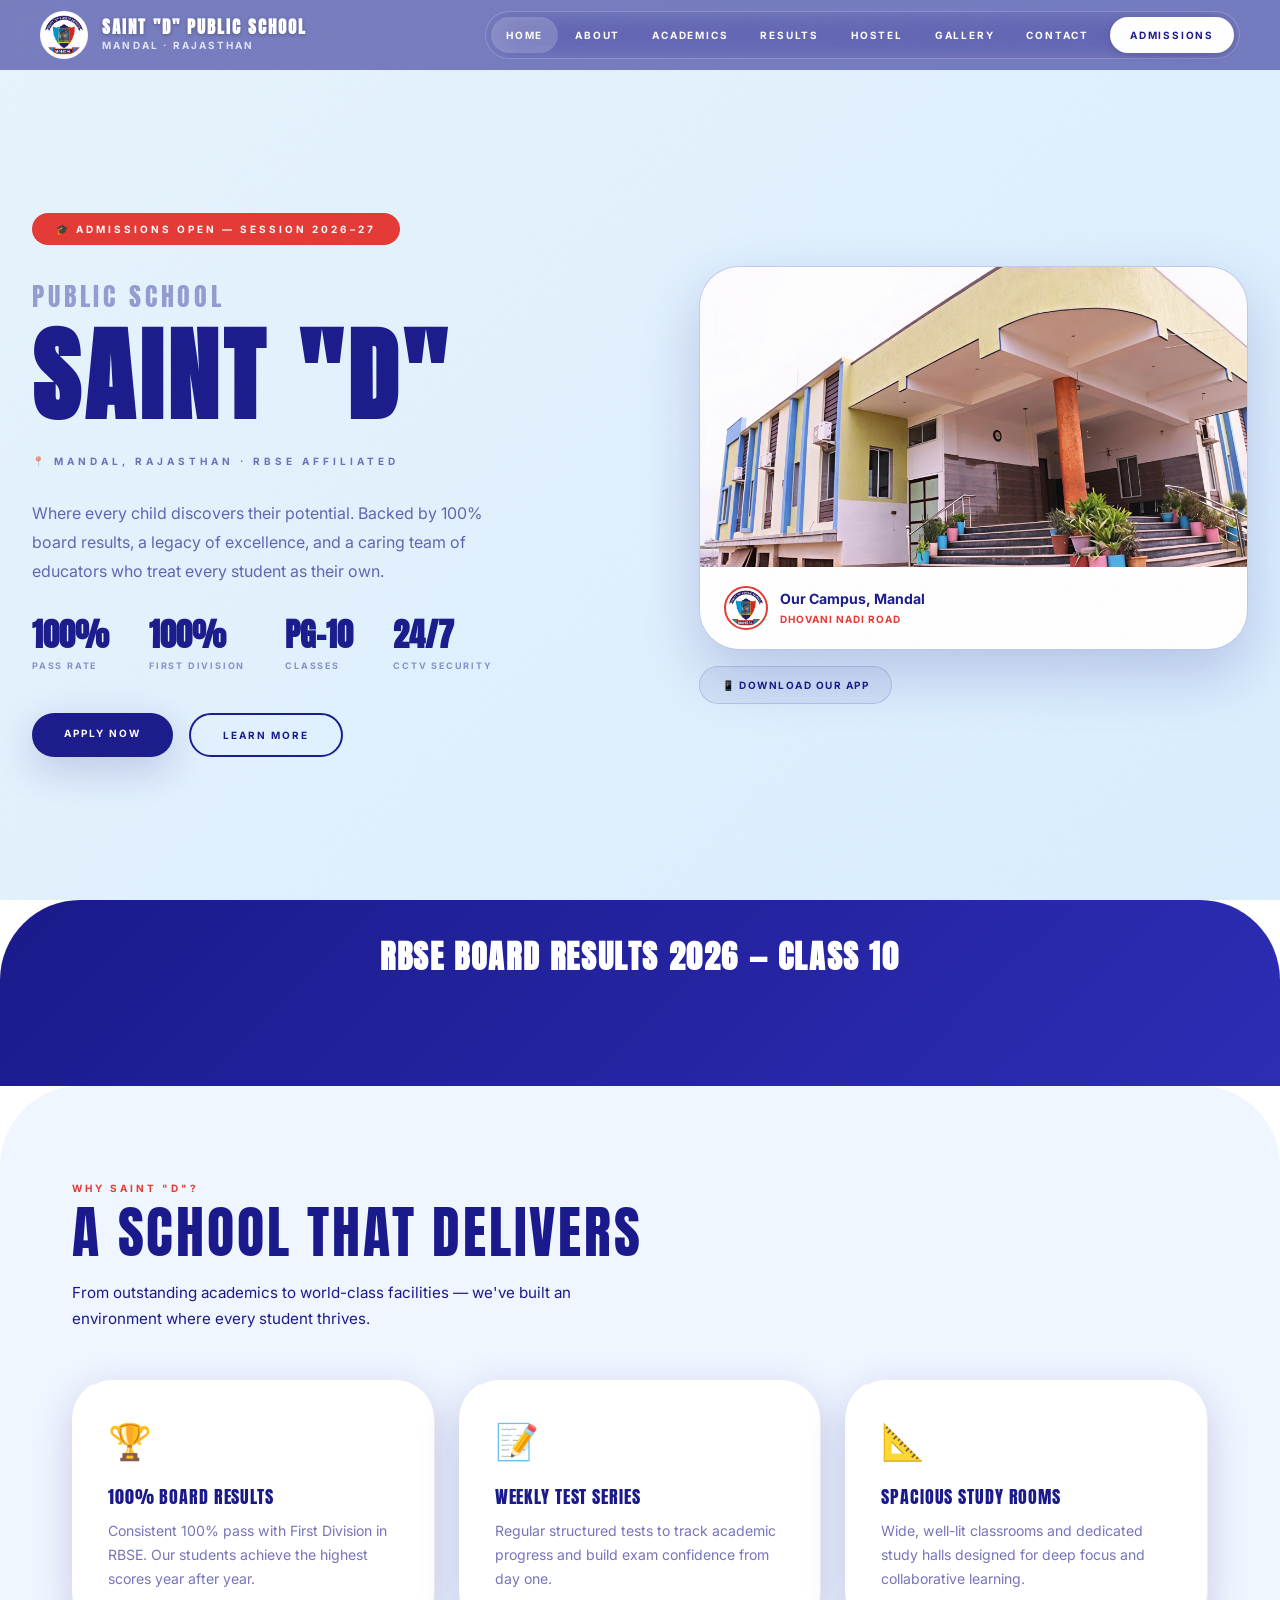
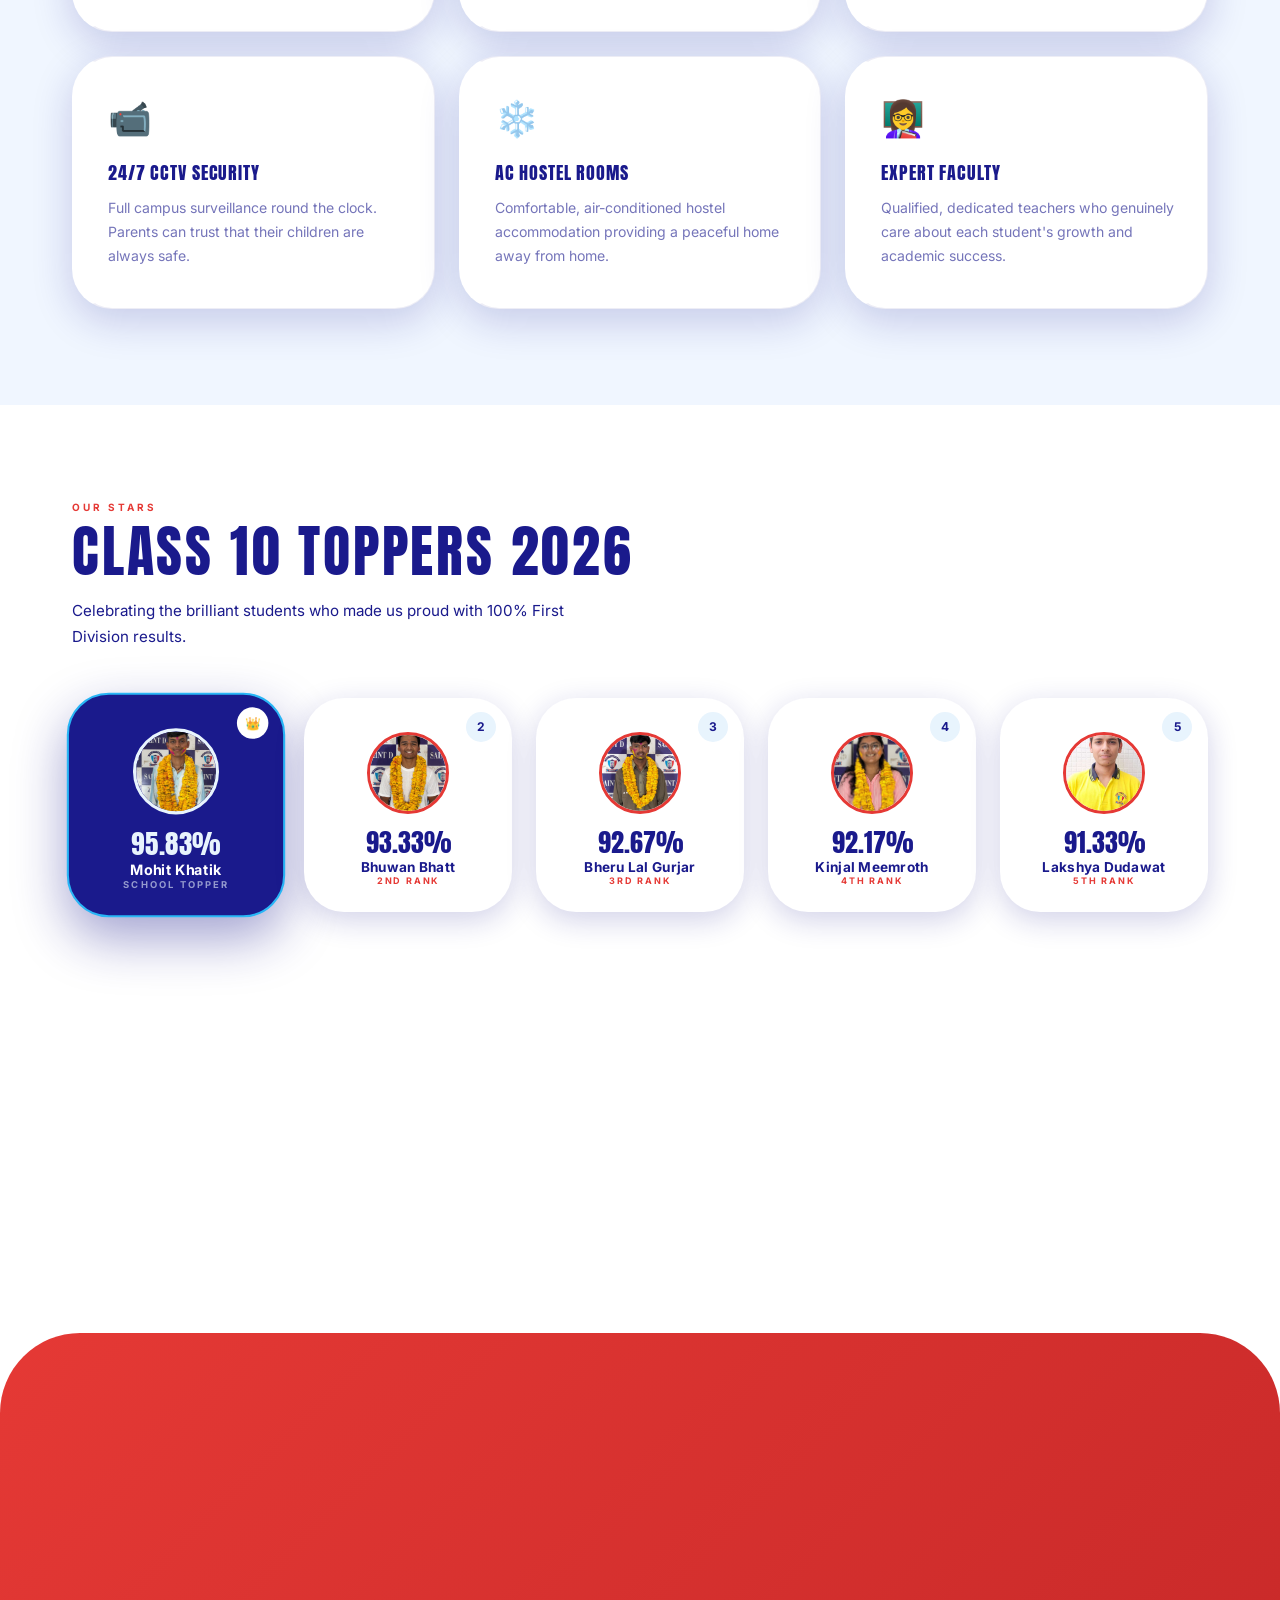
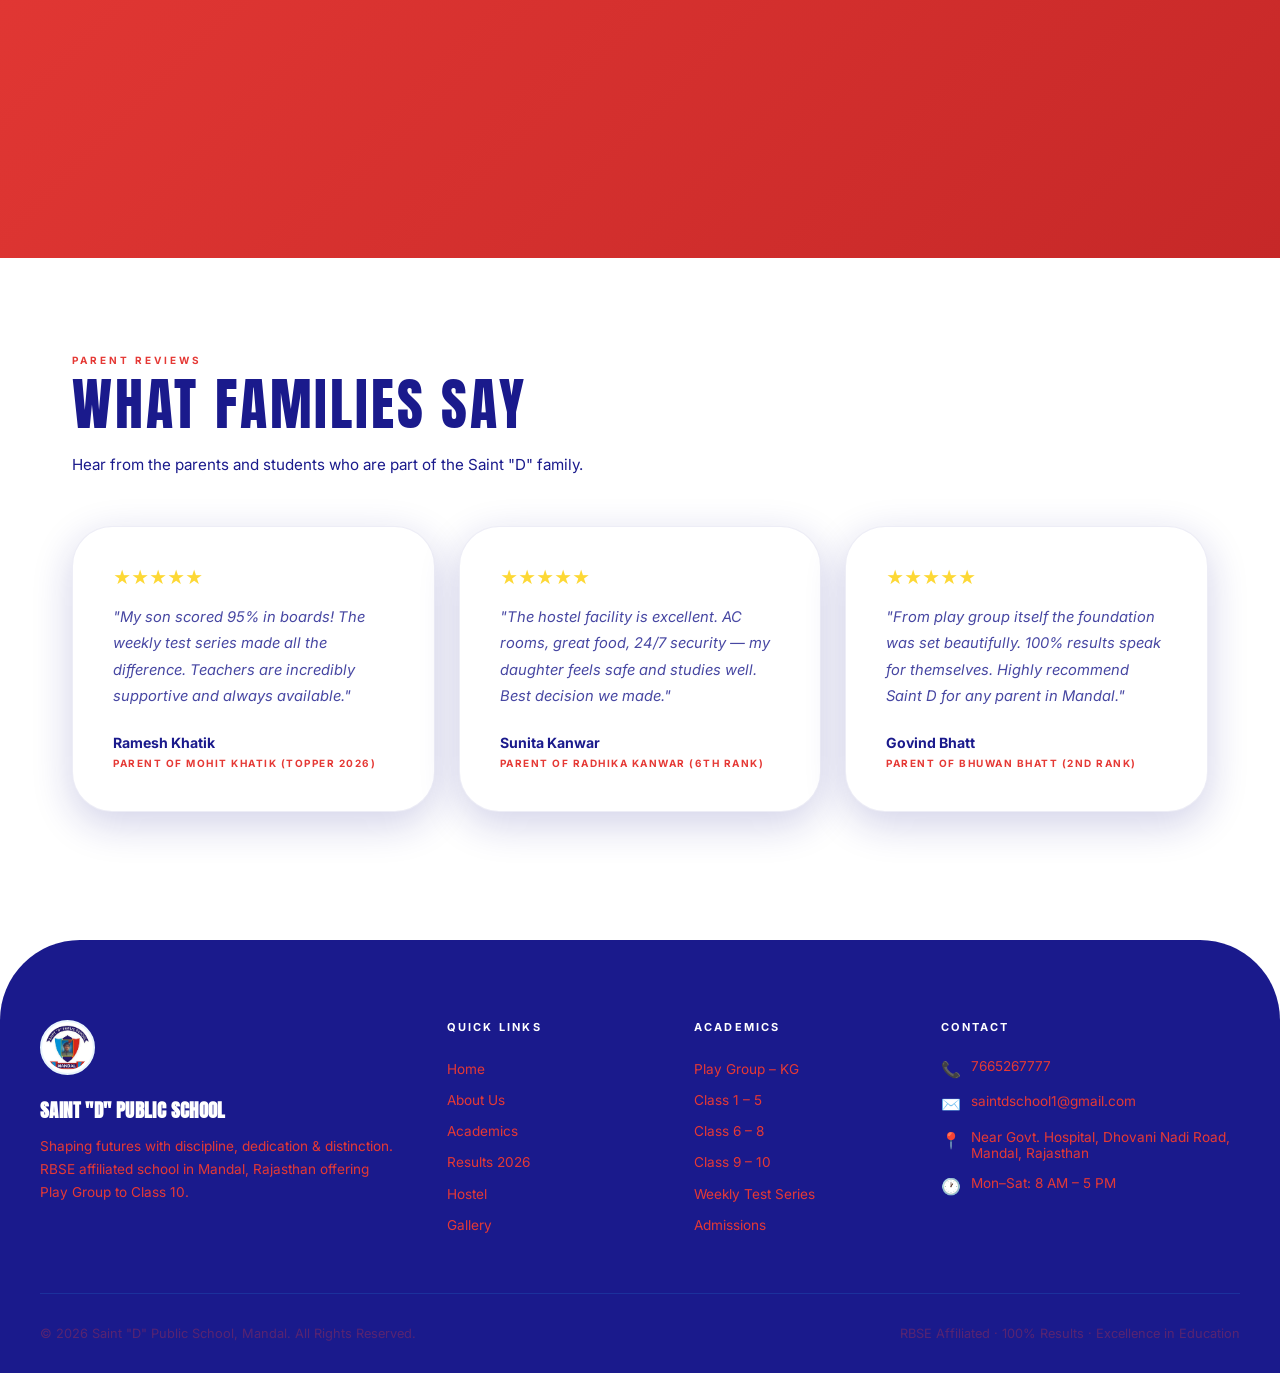
==== commit ebb34134: "Update index.html" ====
--- a/index.html
+++ b/index.html
@@ -406,8 +406,8 @@
         <div class="hero-stat-item"><strong>24/7</strong><span>CCTV Security</span></div>
       </div>
       <div class="hero-btns">
-        <a href="contact.html" class="btn btn-forest">Apply Now</a>
-        <a href="about.html" class="btn btn-outline">Learn More</a>
+        <a href="./contact" class="btn btn-forest">Apply Now</a>
+        <a href="./about" class="btn btn-outline">Learn More</a>
       </div>
     </div>
     <div class="anim-up2">
@@ -492,7 +492,7 @@
     </div>
   </div>
   <div style="text-align:center;margin-top:3rem;" class="reveal">
-    <a href="results.html" class="btn btn-forest">View Full Results →</a>
+    <a href="./results" class="btn btn-forest">View Full Results →</a>
   </div>
 </div>
 
@@ -504,7 +504,7 @@
     <div class="pill">Play Group</div><div class="pill">Nursery</div><div class="pill">KG</div>
     <div class="pill">Class 1–5</div><div class="pill">Class 6–8</div><div class="pill">Class 9–10</div>
   </div>
-  <a href="contact.html" class="btn btn-white reveal">📞 Enquire Now</a>
+  <a href="./contact" class="btn btn-white reveal">📞 Enquire Now</a>
 </div>
 
 <!-- TESTIMONIALS -->
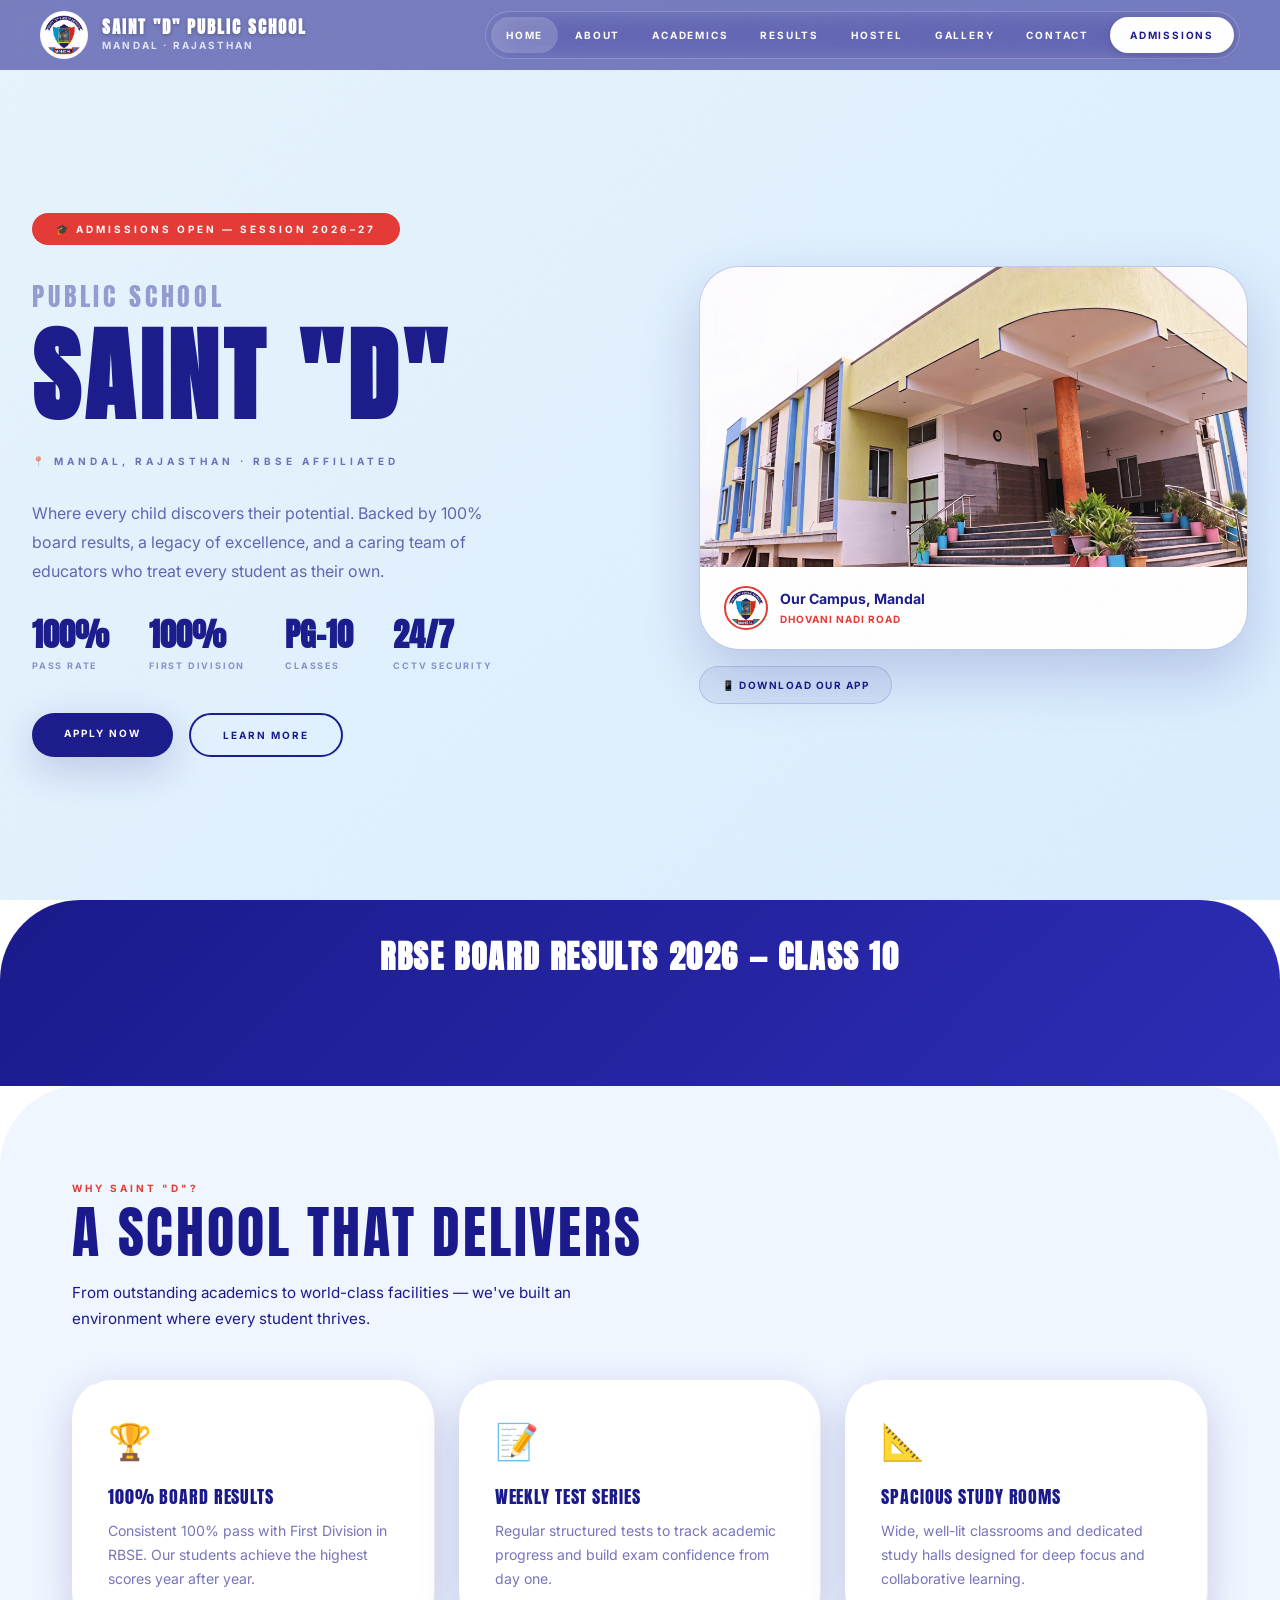
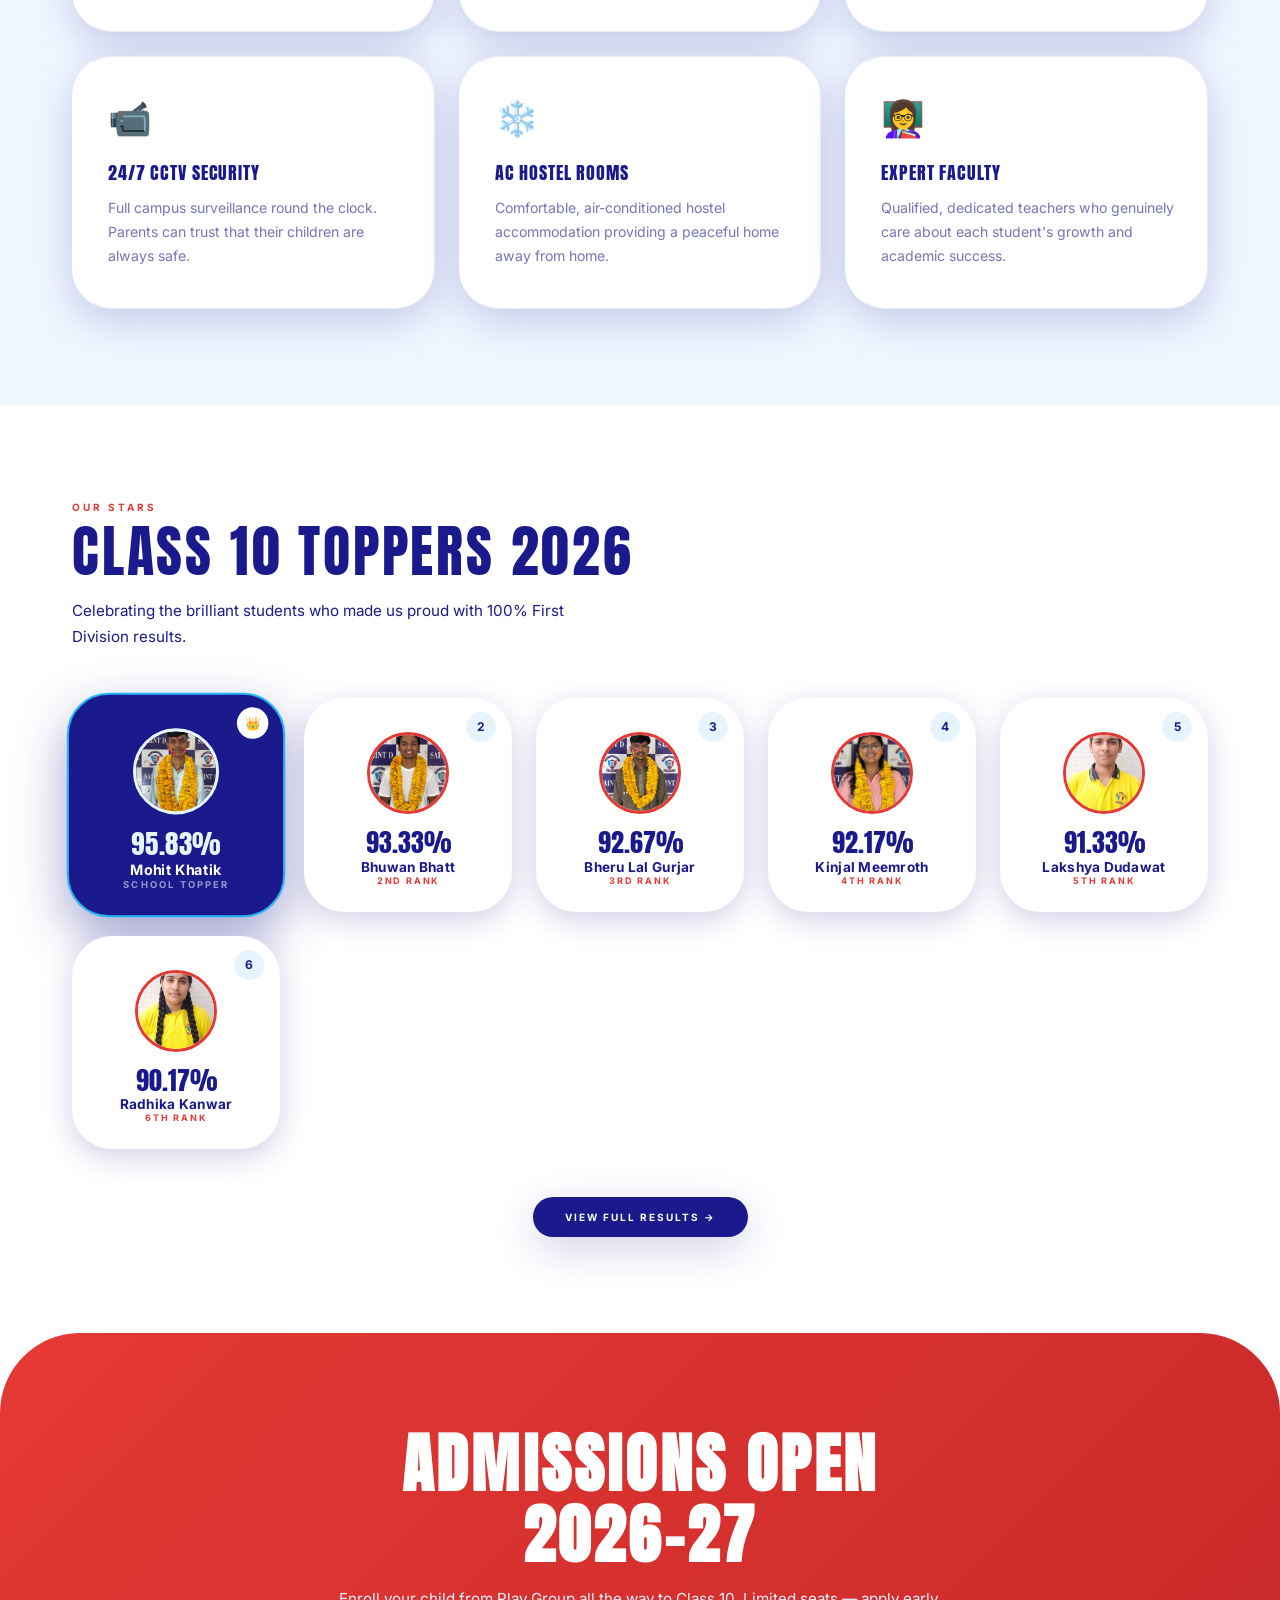
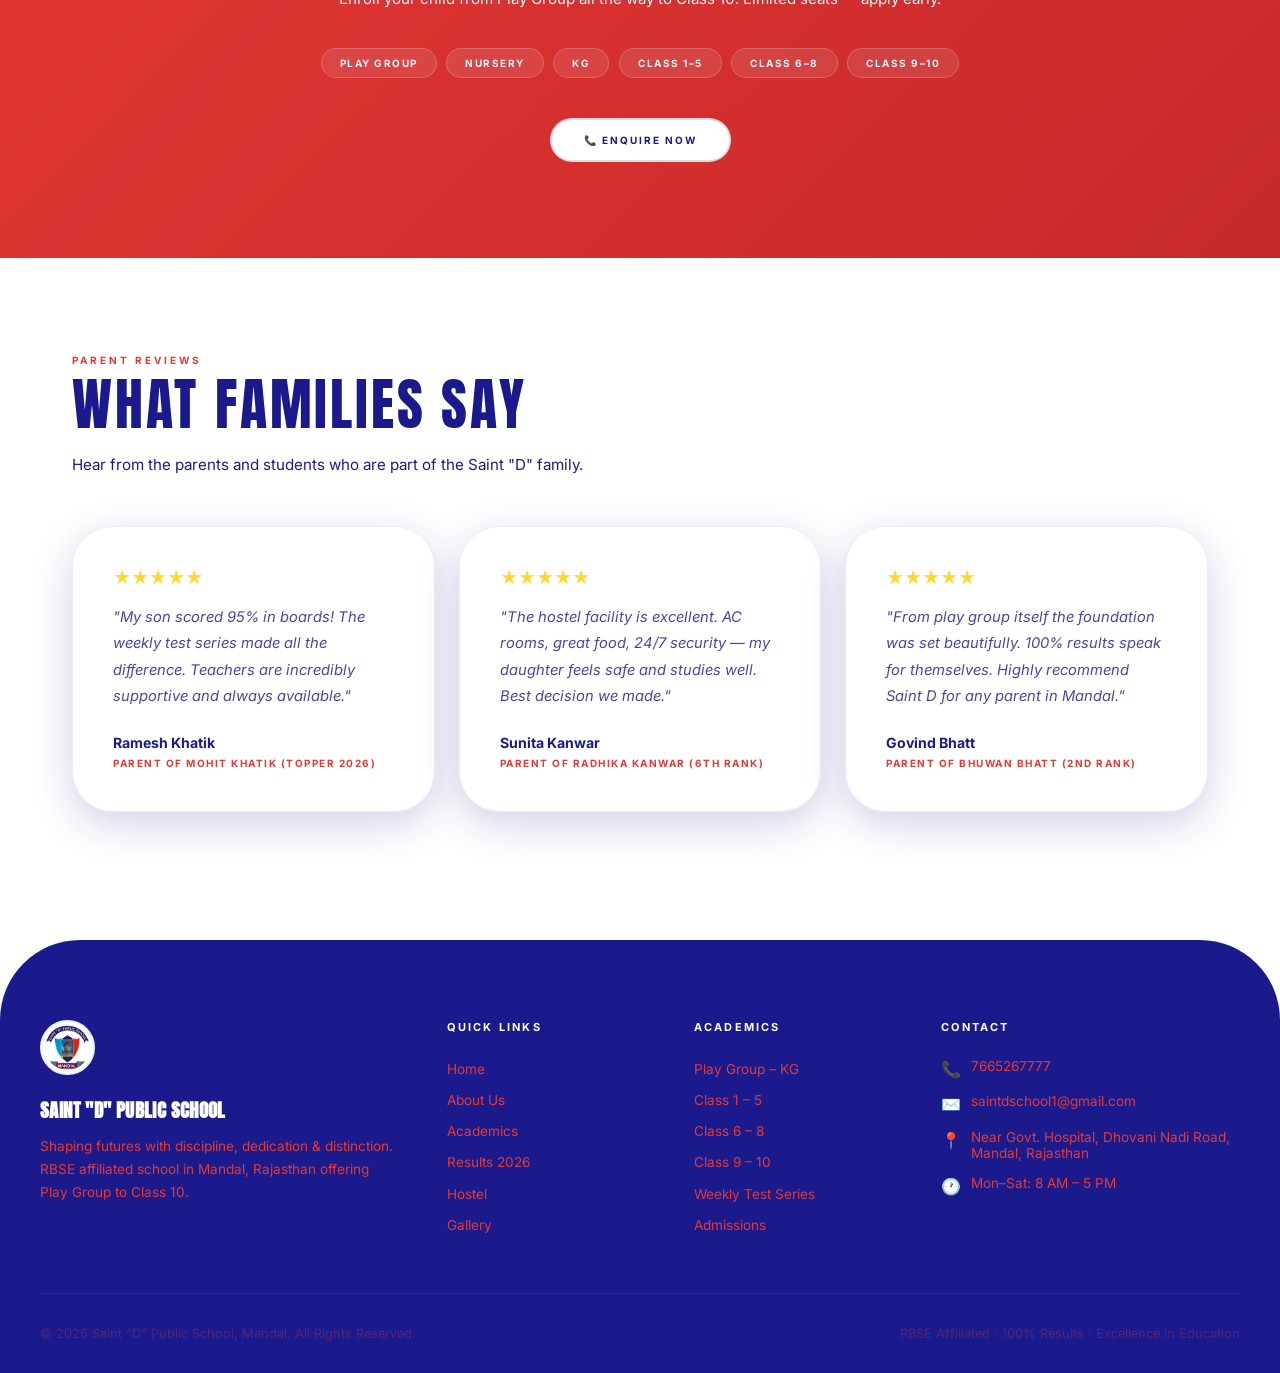
==== commit 4488c1a4: "Add files via upload" ====
--- a/index.html
+++ b/index.html
@@ -6,6 +6,7 @@
 <title>Saint "D" Public School — Mandal</title>
 <meta name="description" content="Saint D Public School, Mandal, Rajasthan — RBSE affiliated school with 100% board results. Play Group to Class 10. AC Hostel, Weekly Tests, Expert Faculty.">
 <link rel="stylesheet" href="style.css">
+<link rel="icon" type="image/png" href="assets/logo-round.png">
 <style>
 /* ── HOME PAGE SPECIFIC ── */
 
@@ -406,8 +407,8 @@
         <div class="hero-stat-item"><strong>24/7</strong><span>CCTV Security</span></div>
       </div>
       <div class="hero-btns">
-        <a href="./contact" class="btn btn-forest">Apply Now</a>
-        <a href="./about" class="btn btn-outline">Learn More</a>
+        <a href="contact.html" class="btn btn-forest">Apply Now</a>
+        <a href="about.html" class="btn btn-outline">Learn More</a>
       </div>
     </div>
     <div class="anim-up2">
@@ -492,7 +493,7 @@
     </div>
   </div>
   <div style="text-align:center;margin-top:3rem;" class="reveal">
-    <a href="./results" class="btn btn-forest">View Full Results →</a>
+    <a href="results.html" class="btn btn-forest">View Full Results →</a>
   </div>
 </div>
 
@@ -504,7 +505,7 @@
     <div class="pill">Play Group</div><div class="pill">Nursery</div><div class="pill">KG</div>
     <div class="pill">Class 1–5</div><div class="pill">Class 6–8</div><div class="pill">Class 9–10</div>
   </div>
-  <a href="./contact" class="btn btn-white reveal">📞 Enquire Now</a>
+  <a href="contact.html" class="btn btn-white reveal">📞 Enquire Now</a>
 </div>
 
 <!-- TESTIMONIALS -->
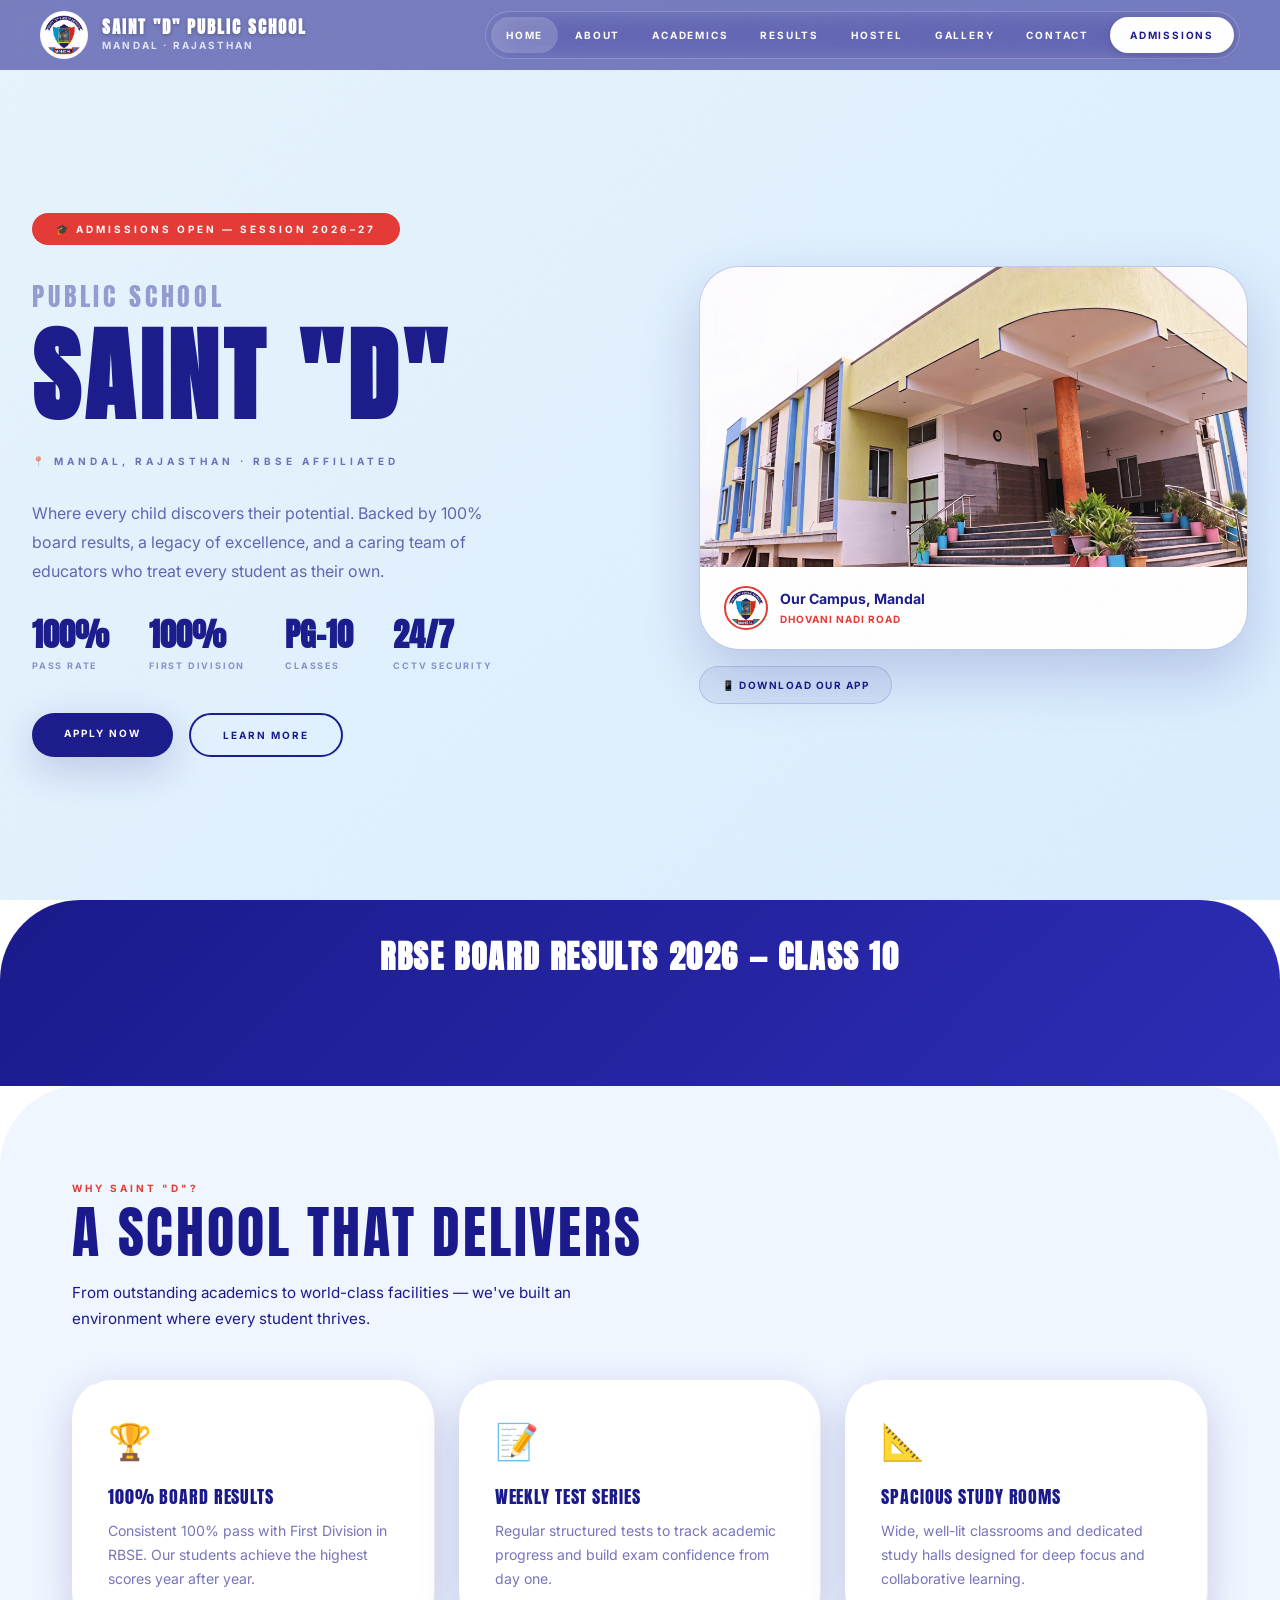
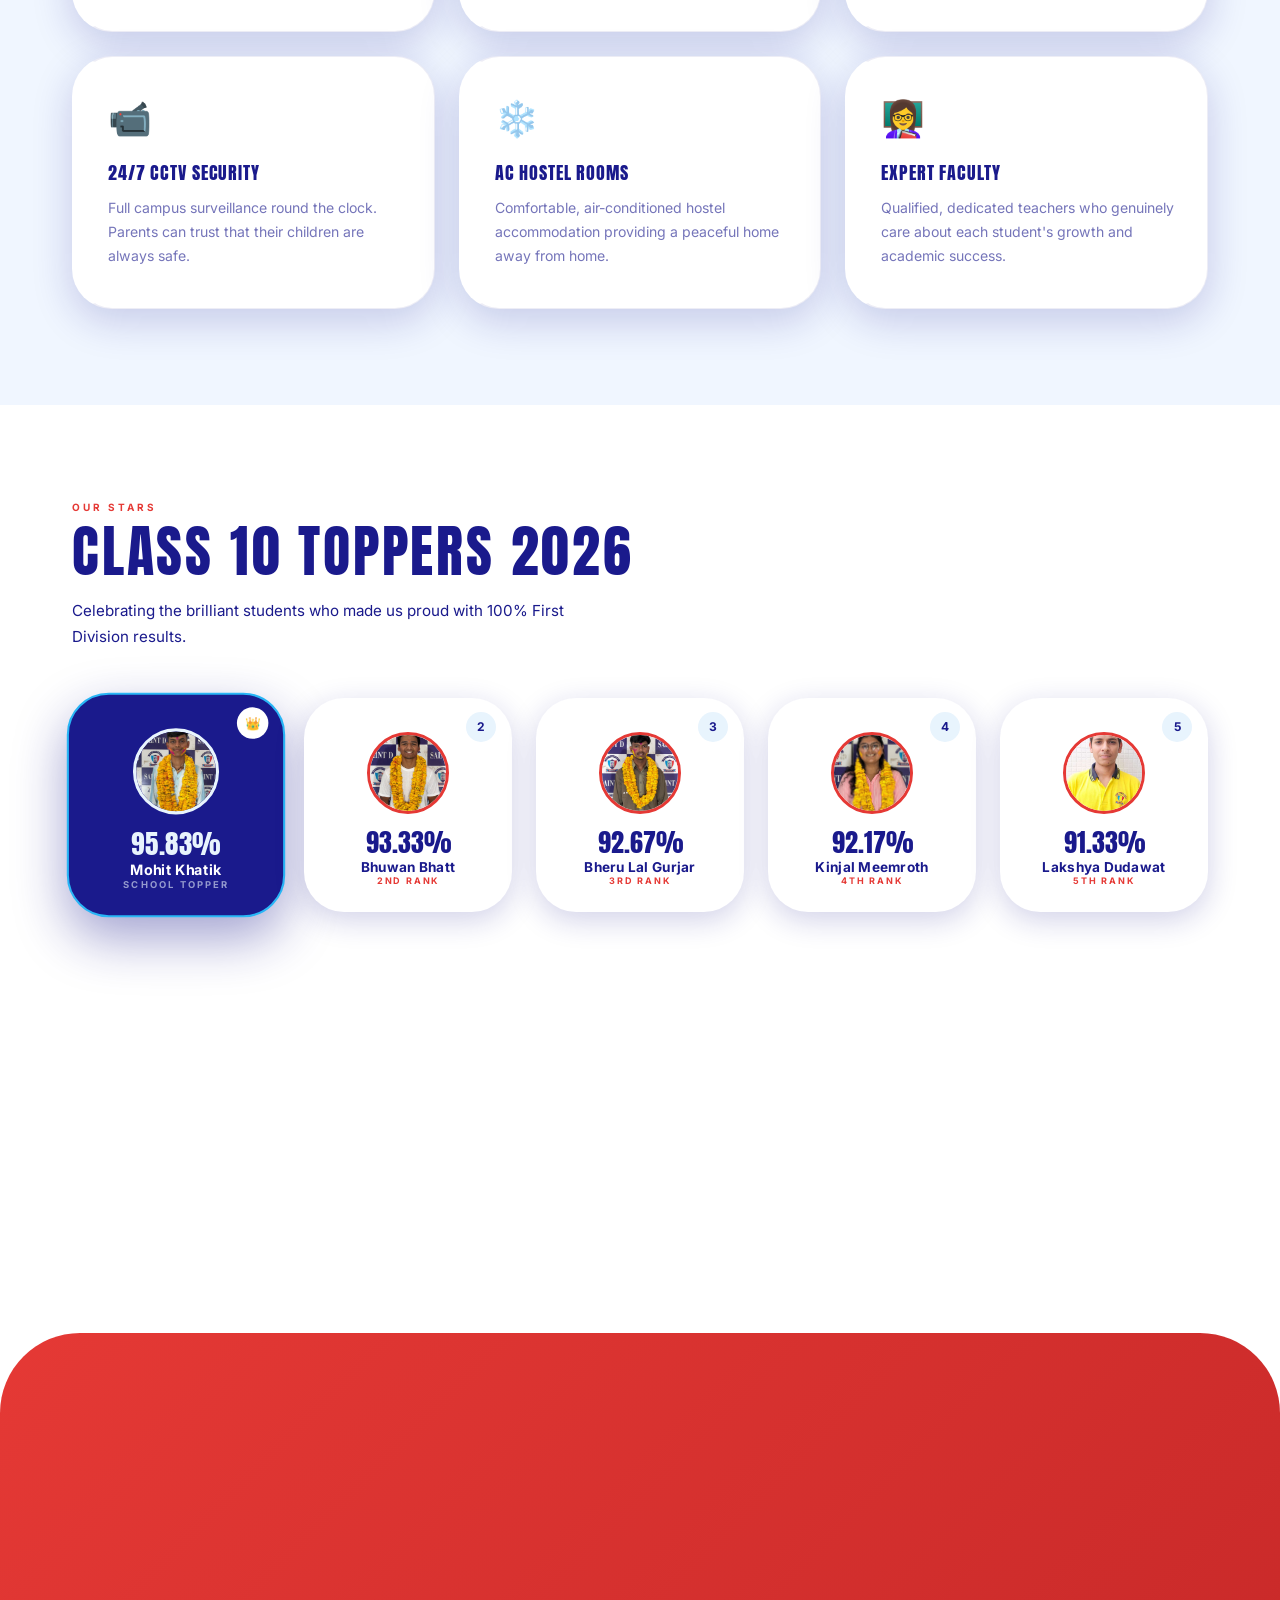
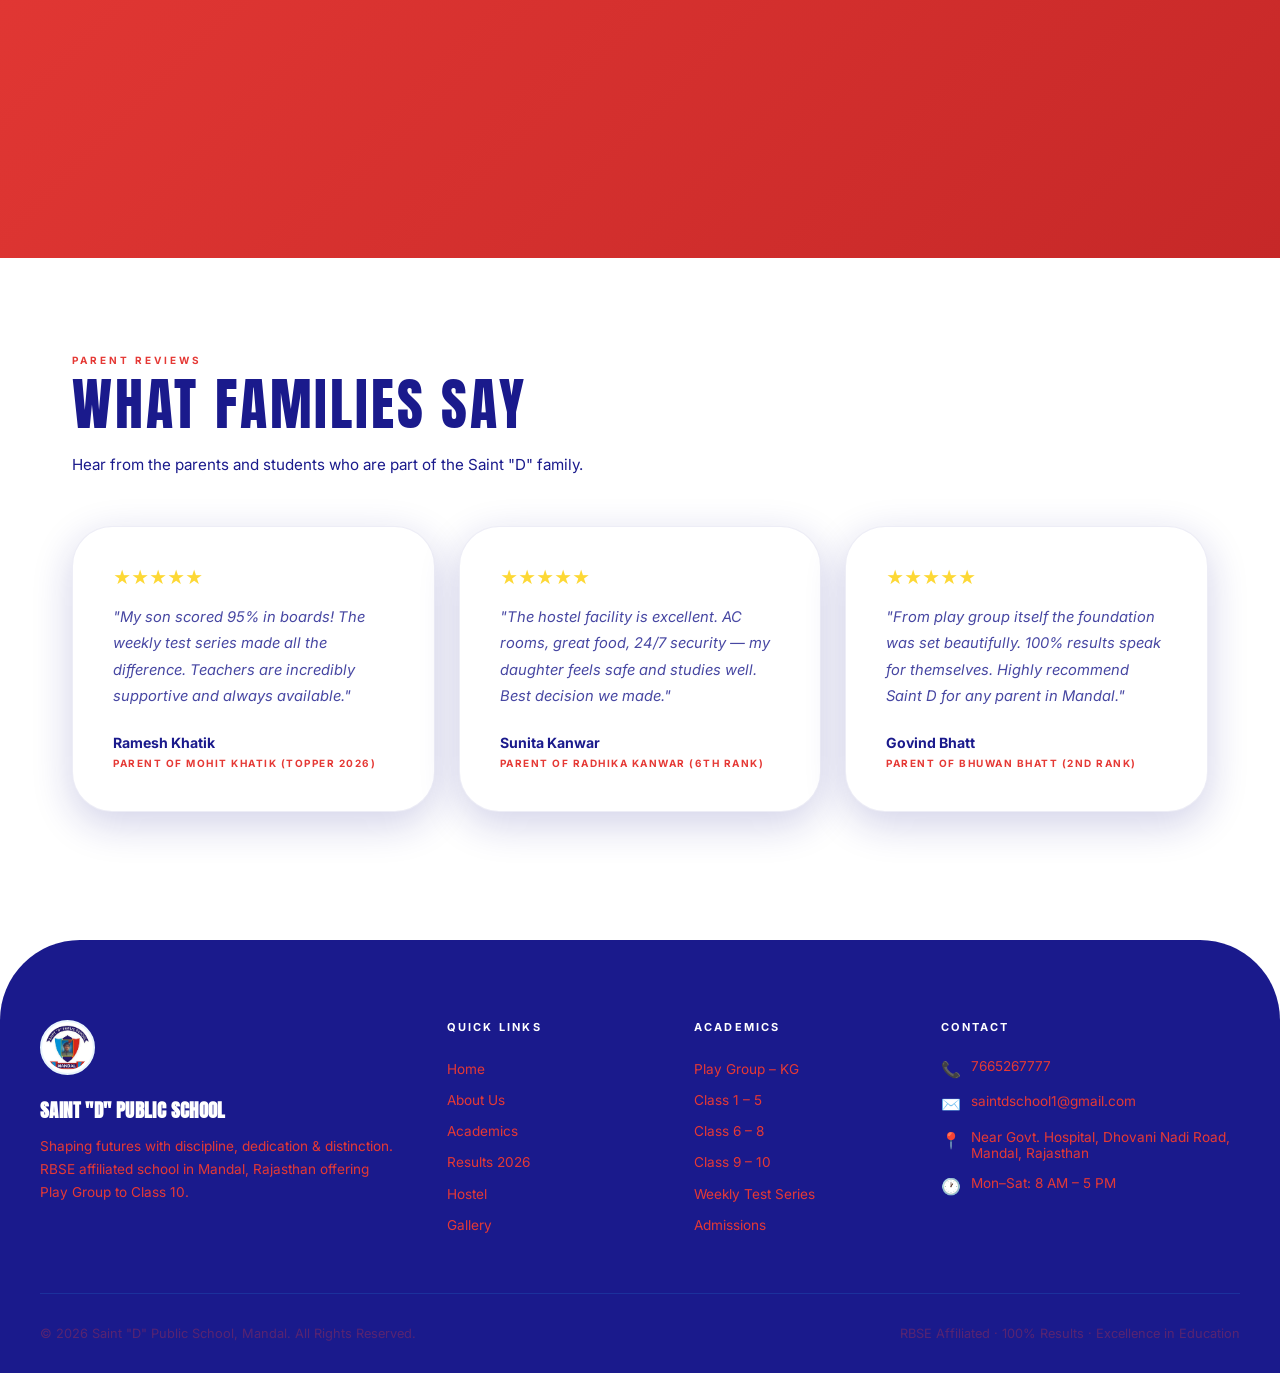
==== commit 50ea0c0e: "Update links to use relative paths" ====
--- a/index.html
+++ b/index.html
@@ -407,8 +407,8 @@
         <div class="hero-stat-item"><strong>24/7</strong><span>CCTV Security</span></div>
       </div>
       <div class="hero-btns">
-        <a href="contact.html" class="btn btn-forest">Apply Now</a>
-        <a href="about.html" class="btn btn-outline">Learn More</a>
+        <a href="./contact" class="btn btn-forest">Apply Now</a>
+        <a href="./about" class="btn btn-outline">Learn More</a>
       </div>
     </div>
     <div class="anim-up2">
@@ -493,7 +493,7 @@
     </div>
   </div>
   <div style="text-align:center;margin-top:3rem;" class="reveal">
-    <a href="results.html" class="btn btn-forest">View Full Results →</a>
+    <a href="./results" class="btn btn-forest">View Full Results →</a>
   </div>
 </div>
 
@@ -505,7 +505,7 @@
     <div class="pill">Play Group</div><div class="pill">Nursery</div><div class="pill">KG</div>
     <div class="pill">Class 1–5</div><div class="pill">Class 6–8</div><div class="pill">Class 9–10</div>
   </div>
-  <a href="contact.html" class="btn btn-white reveal">📞 Enquire Now</a>
+  <a href="./contact" class="btn btn-white reveal">📞 Enquire Now</a>
 </div>
 
 <!-- TESTIMONIALS -->
